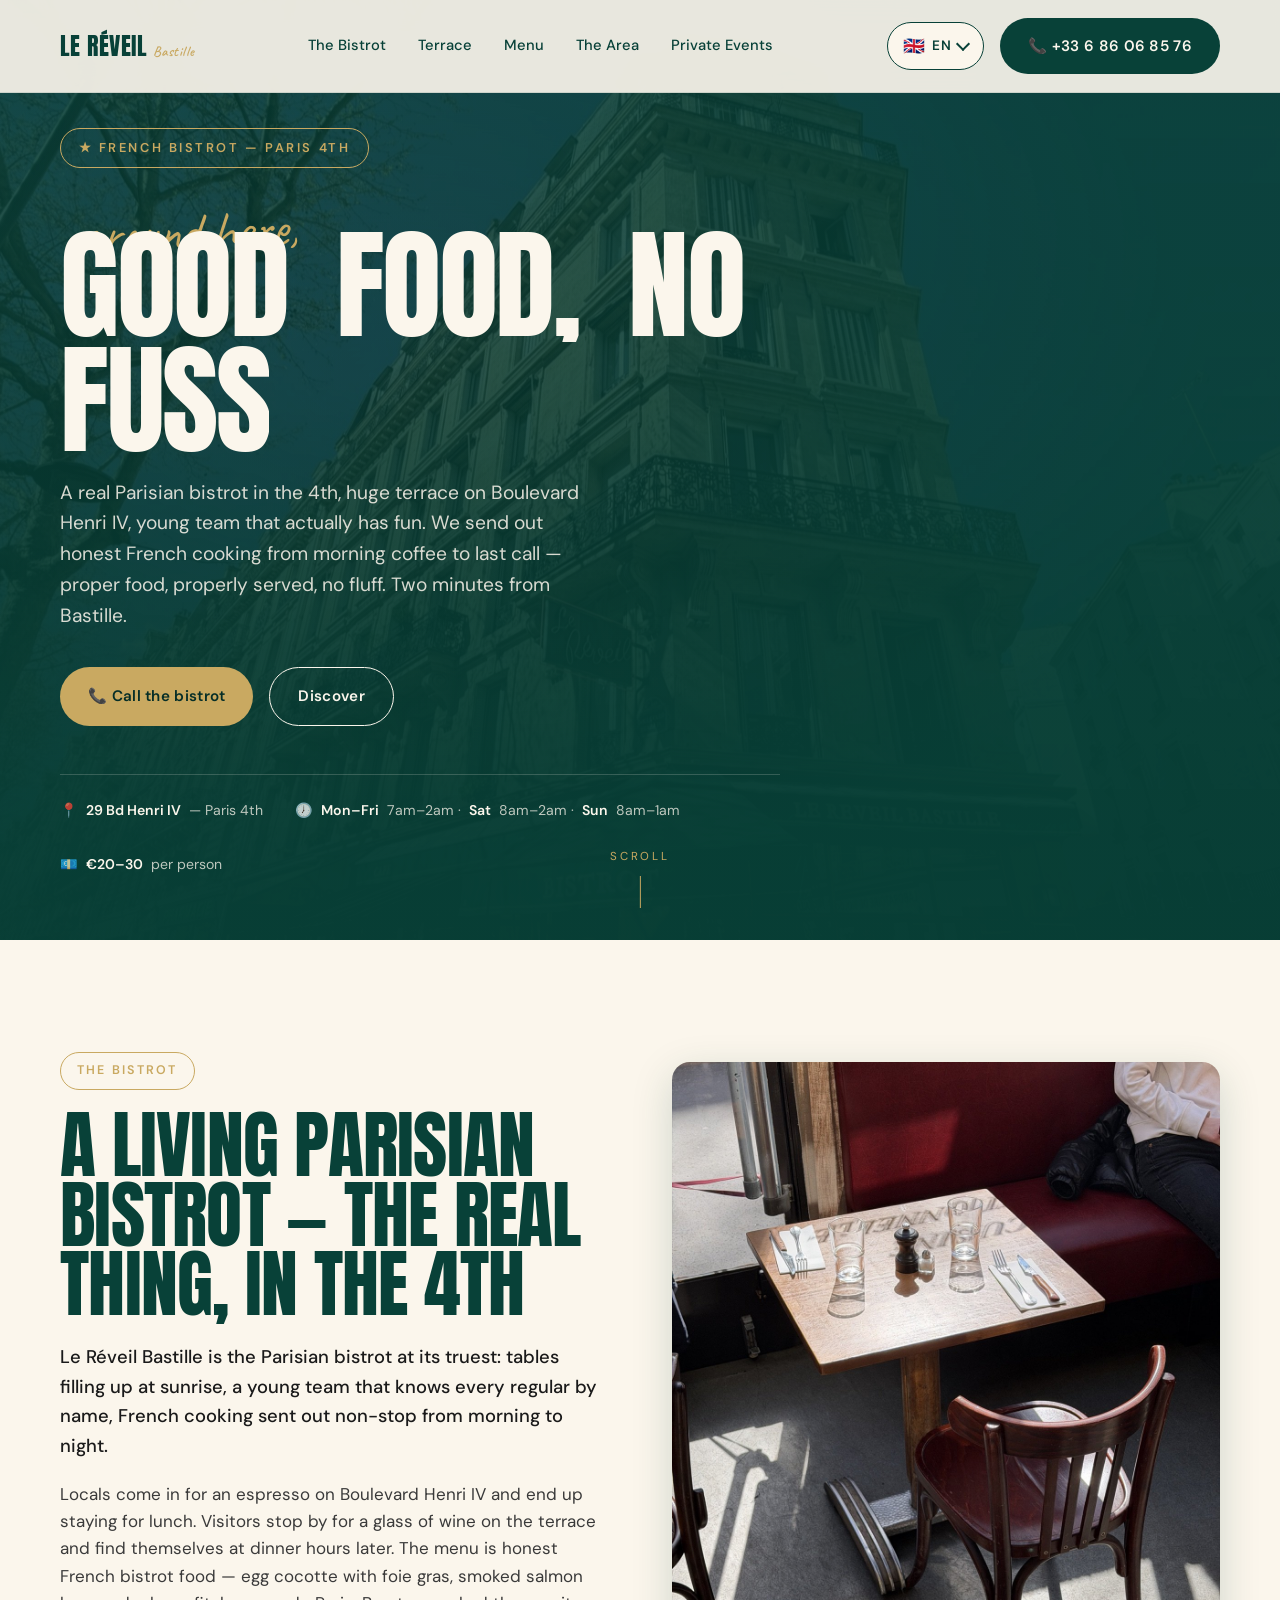
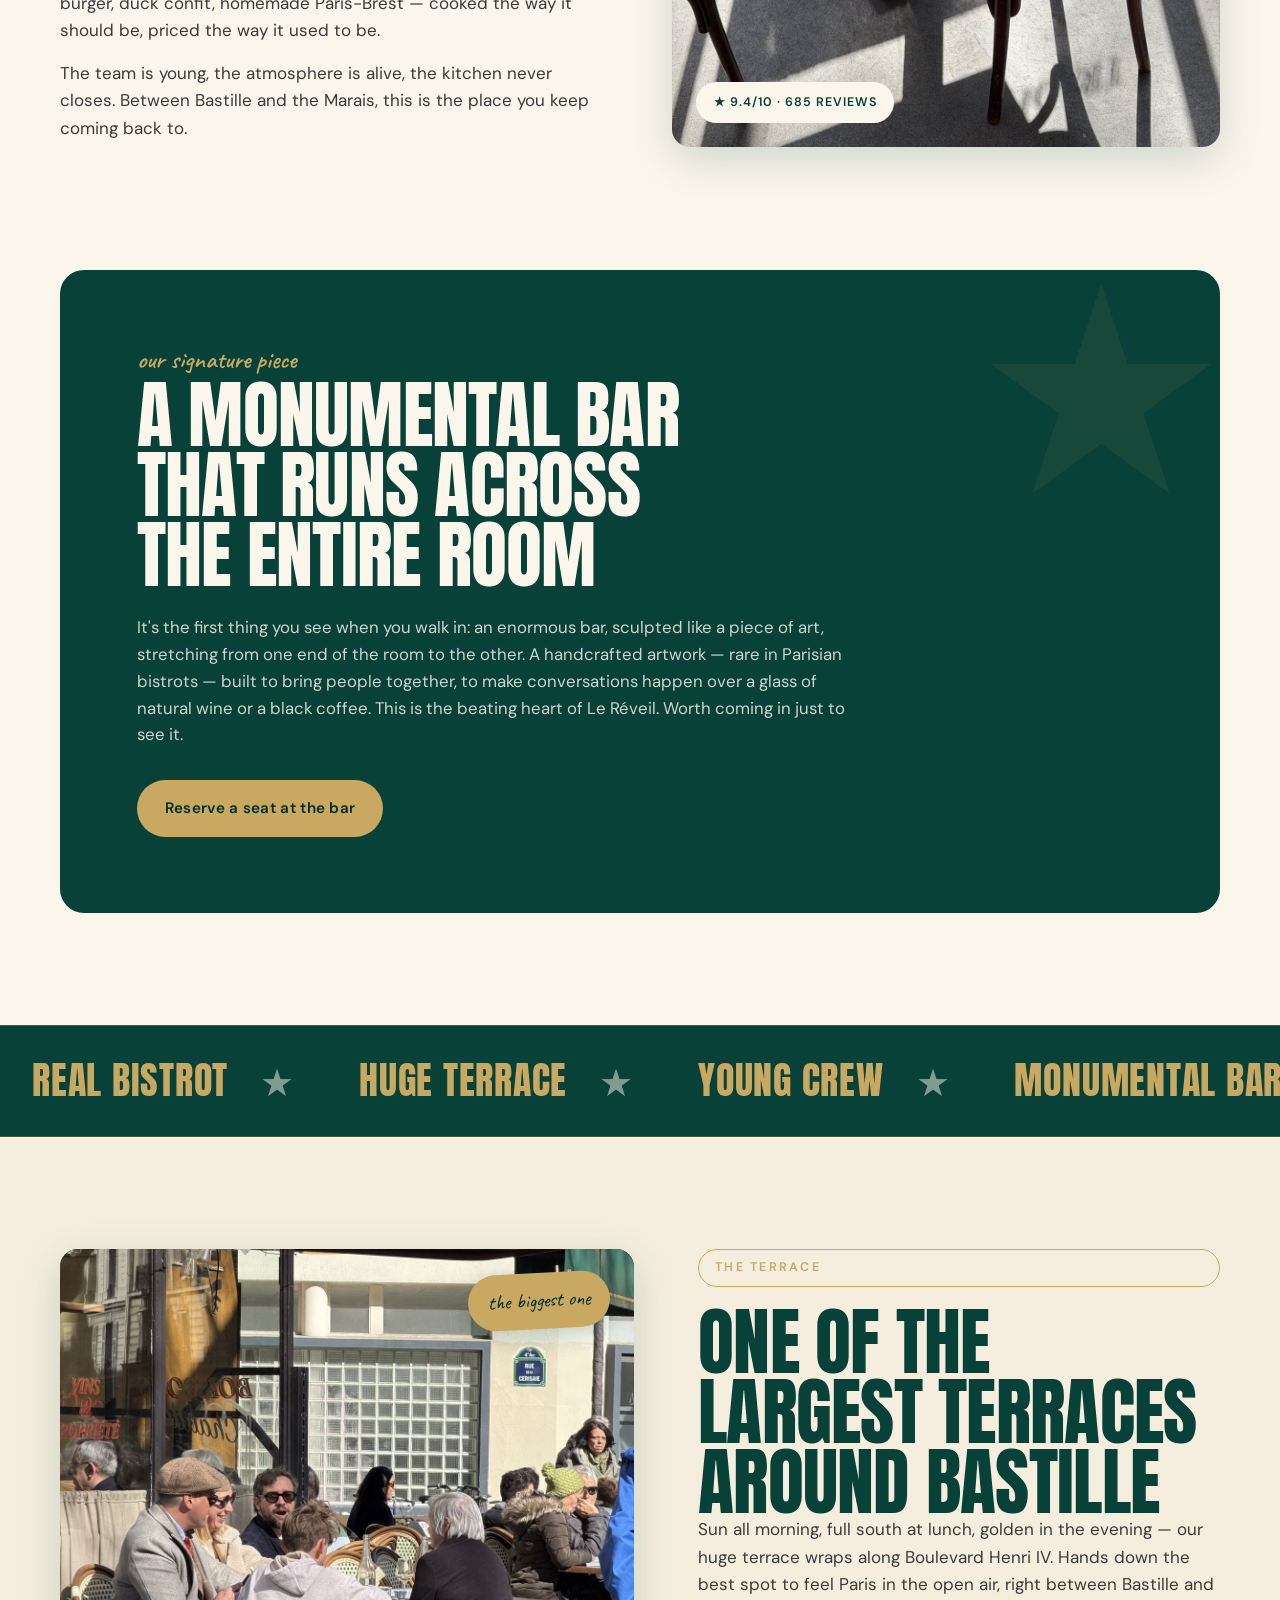
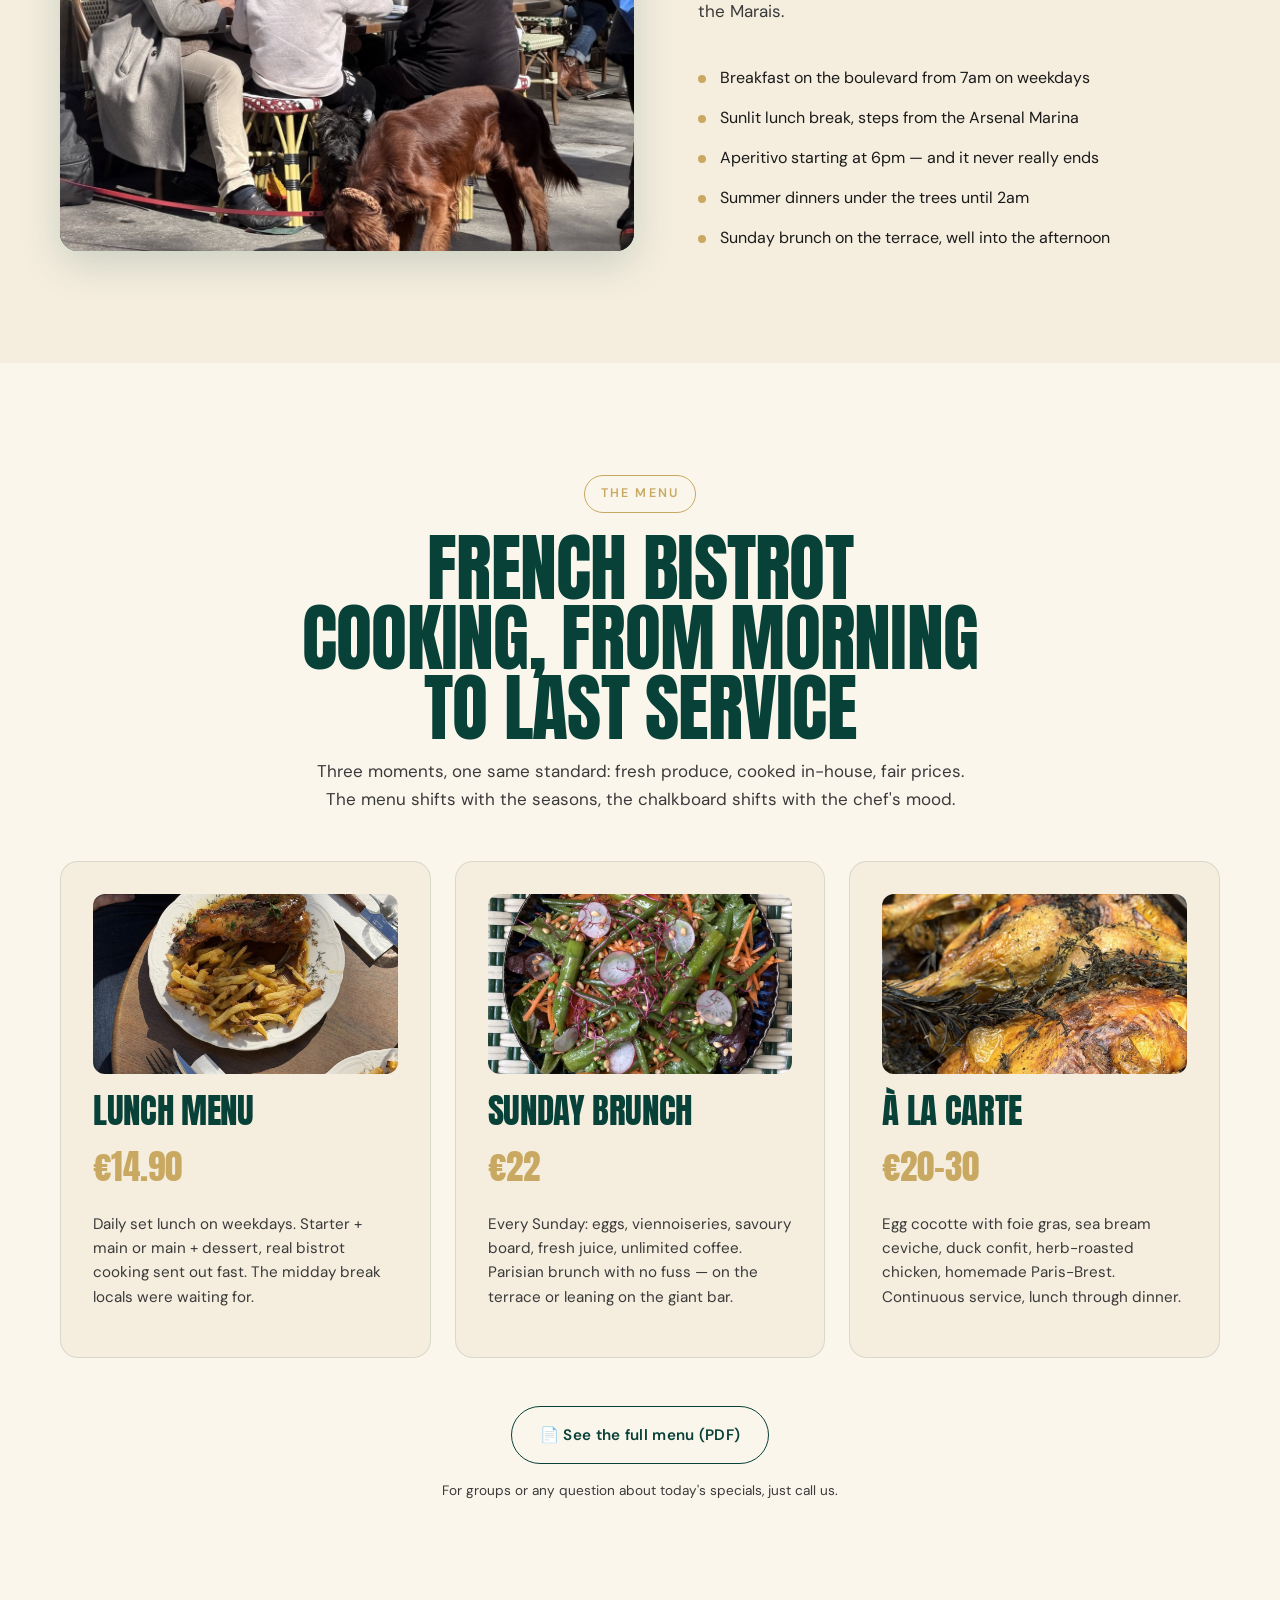
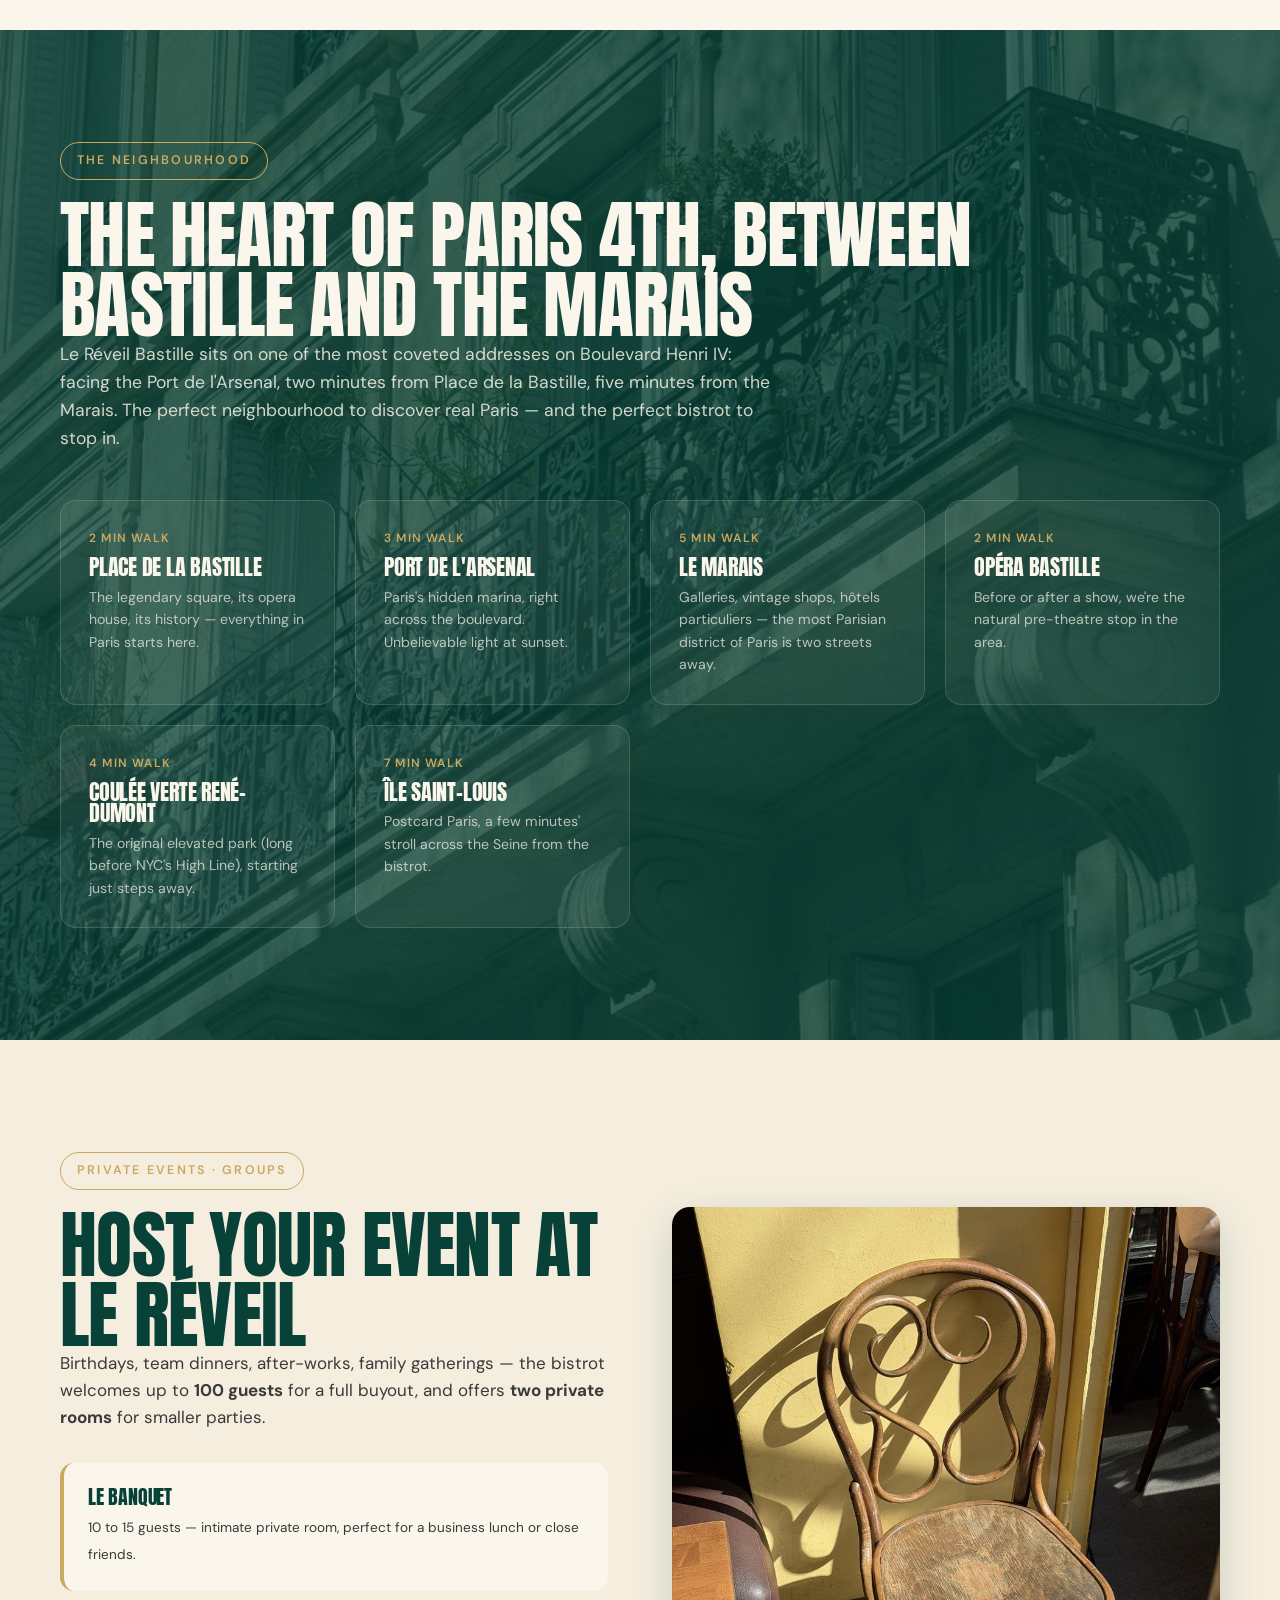
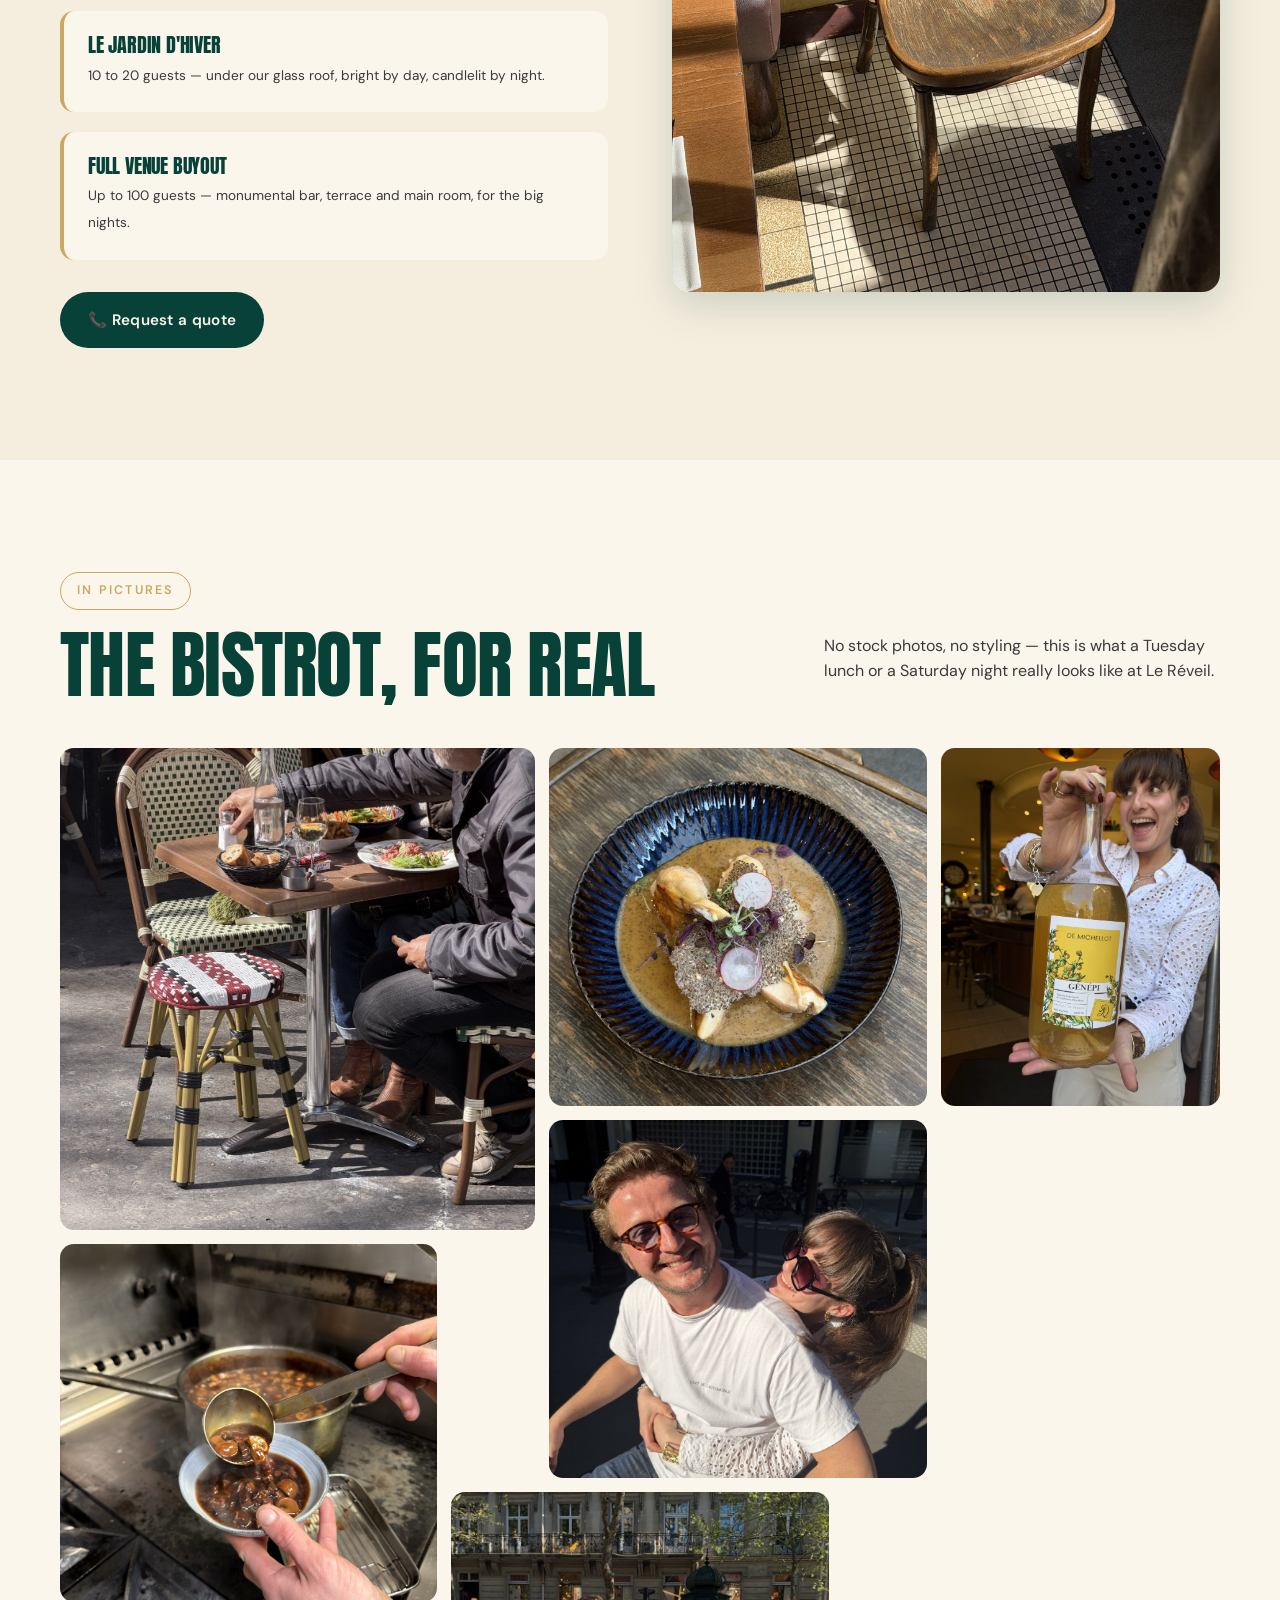
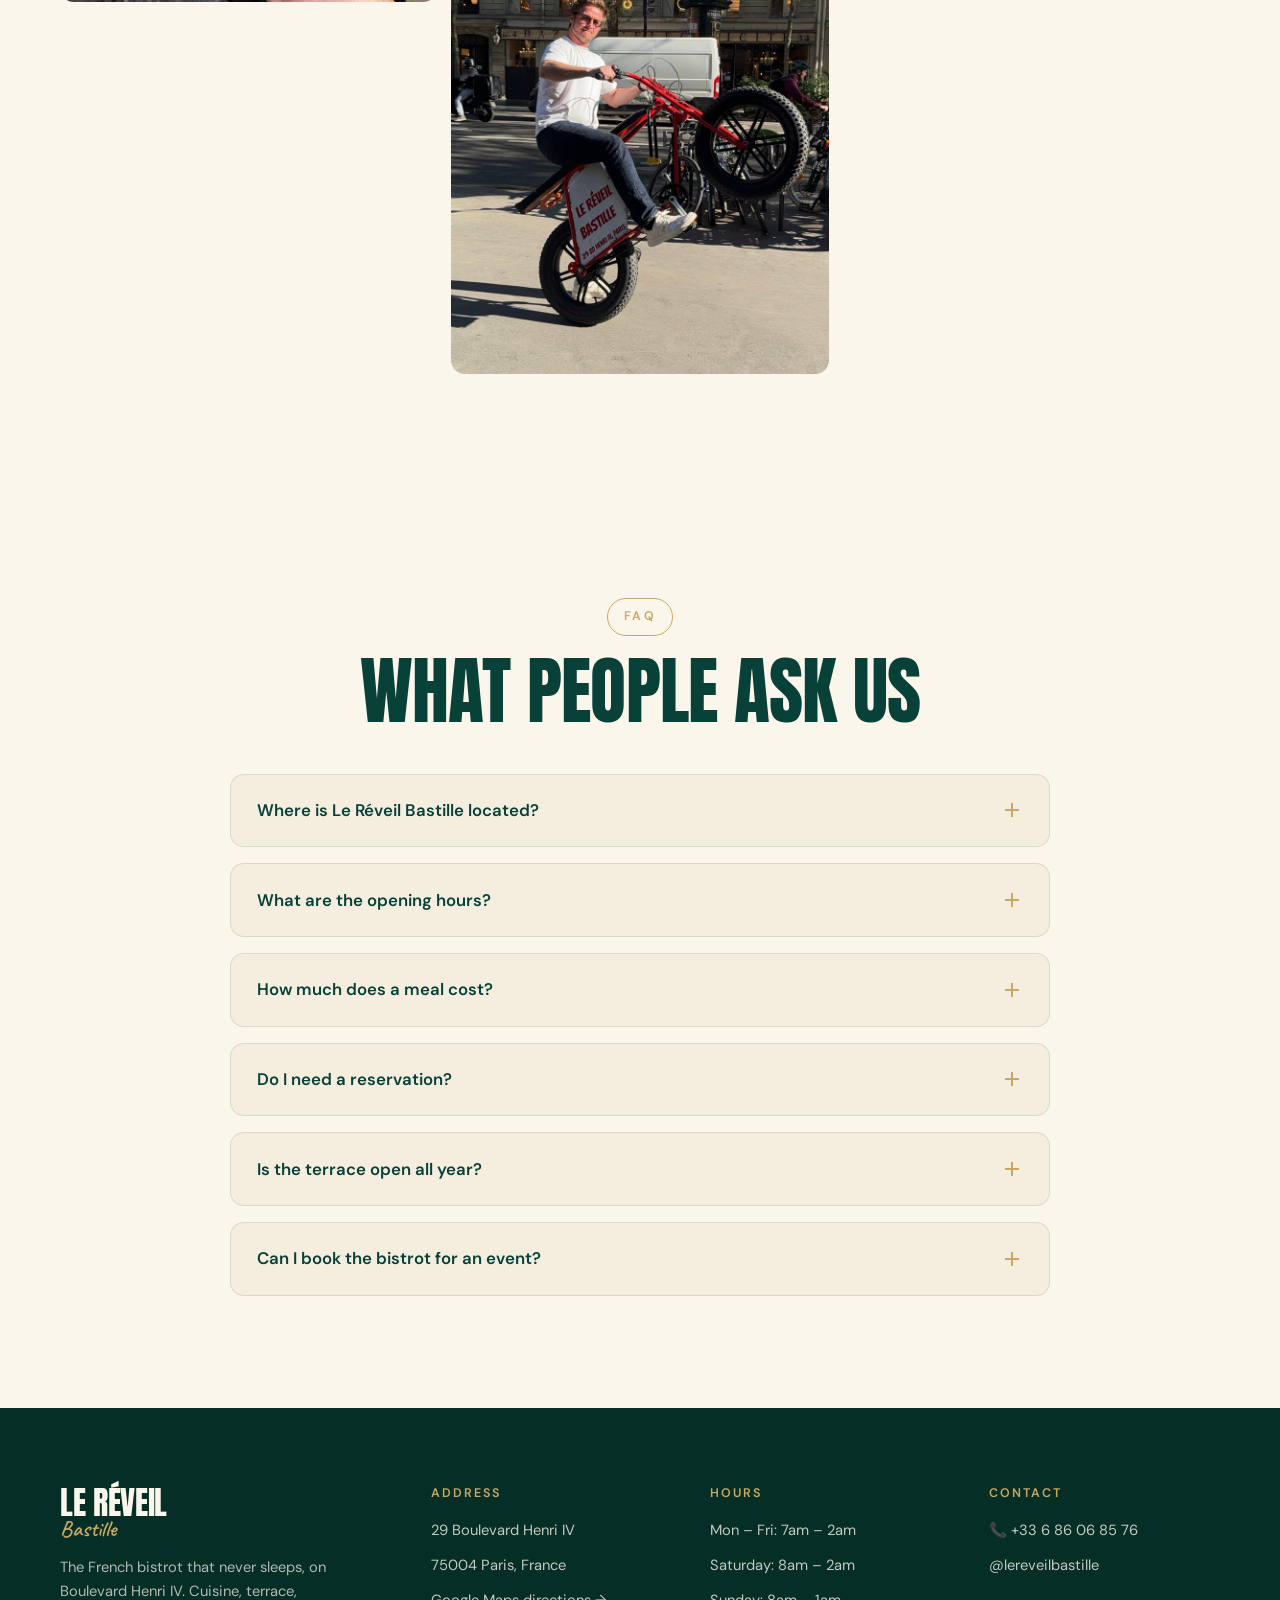
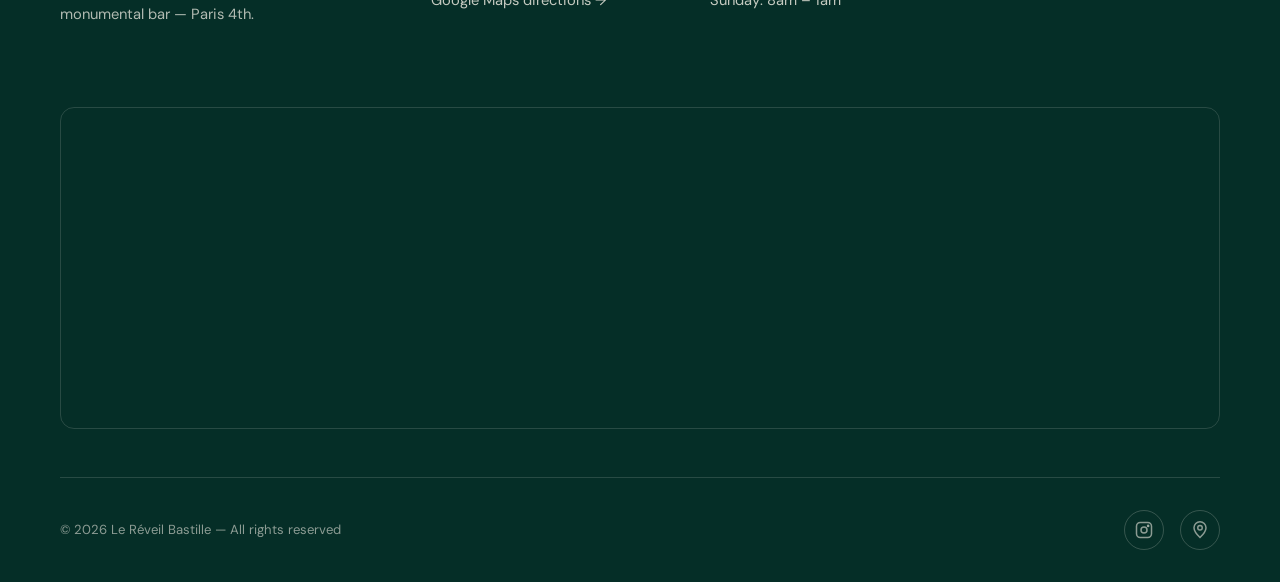
==== en/index.html @ 1add717a "init: Le Réveil Bastille — site multilingue (FR/EN/ES/PT/ZH) Bistrot français au 29 Bd Henri IV, Par" ====
<!doctype html>
<html lang="en">
<head>
  <meta charset="UTF-8" />
  <meta name="viewport" content="width=device-width, initial-scale=1.0" />
  <meta name="theme-color" content="#084138" />

  <title>Le Réveil Bastille — Authentic French Bistrot near Bastille, Paris 4</title>
  <meta name="description" content="A real Parisian bistrot two minutes from Place de la Bastille. Huge sun-soaked terrace, monumental signature bar, French cuisine all day long. Boulevard Henri IV, Paris 4th arrondissement." />
  <meta name="keywords" content="best bistrot Bastille Paris, restaurant near Bastille, French bistrot Paris 4, Boulevard Henri IV restaurant, Marais bistrot, Paris brunch terrace" />
  <meta name="robots" content="index, follow, max-image-preview:large" />

  <link rel="canonical" href="https://lereveilbastille.fr/en/" />

  <link rel="alternate" hreflang="fr" href="https://lereveilbastille.fr/" />
  <link rel="alternate" hreflang="en" href="https://lereveilbastille.fr/en/" />
  <link rel="alternate" hreflang="es" href="https://lereveilbastille.fr/es/" />
  <link rel="alternate" hreflang="pt" href="https://lereveilbastille.fr/pt/" />
  <link rel="alternate" hreflang="zh" href="https://lereveilbastille.fr/zh/" />
  <link rel="alternate" hreflang="x-default" href="https://lereveilbastille.fr/" />

  <meta property="og:type" content="restaurant.restaurant" />
  <meta property="og:locale" content="en_US" />
  <meta property="og:locale:alternate" content="fr_FR" />
  <meta property="og:title" content="Le Réveil Bastille — French Bistrot near Bastille, Paris 4" />
  <meta property="og:description" content="A real Parisian bistrot two minutes from Bastille. Huge terrace, monumental signature bar, French cuisine all day long." />
  <meta property="og:url" content="https://lereveilbastille.fr/en/" />
  <meta property="og:image" content="https://lereveilbastille.fr/assets/og-cover.jpg" />
  <meta property="og:site_name" content="Le Réveil Bastille" />

  <meta name="twitter:card" content="summary_large_image" />
  <meta name="twitter:title" content="Le Réveil Bastille — French Bistrot, Paris 4" />
  <meta name="twitter:description" content="Real Parisian bistrot two minutes from Bastille. Huge terrace, monumental bar, French cuisine all day." />
  <meta name="twitter:image" content="https://lereveilbastille.fr/assets/og-cover.jpg" />

  <link rel="icon" type="image/svg+xml" href="data:image/svg+xml,%3Csvg xmlns='http://www.w3.org/2000/svg' viewBox='0 0 100 100'%3E%3Crect width='100' height='100' fill='%23084138'/%3E%3Ctext x='50' y='68' font-family='Arial Black' font-size='52' fill='%23c9a961' text-anchor='middle'%3ER%3C/text%3E%3C/svg%3E" />

  <link rel="preconnect" href="https://fonts.googleapis.com" />
  <link rel="preconnect" href="https://fonts.gstatic.com" crossorigin />
  <link href="https://fonts.googleapis.com/css2?family=Anton&family=DM+Sans:wght@400;500;600;700&family=Caveat:wght@600;700&display=swap" rel="stylesheet" />

  <link rel="stylesheet" href="../style.css" />

  <script type="application/ld+json">
  {
    "@context": "https://schema.org",
    "@type": "Restaurant",
    "@id": "https://lereveilbastille.fr/#restaurant",
    "name": "Le Réveil Bastille",
    "url": "https://lereveilbastille.fr/en/",
    "image": ["https://lereveilbastille.fr/assets/og-cover.jpg"],
    "description": "A real Parisian bistrot on Boulevard Henri IV, two minutes from Place de la Bastille. French cuisine, huge sun-soaked terrace, monumental signature bar, young and passionate team.",
    "telephone": "+33686068576",
    "priceRange": "€€",
    "servesCuisine": ["French", "Bistrot", "Brunch"],
    "address": {
      "@type": "PostalAddress",
      "streetAddress": "29 Boulevard Henri IV",
      "addressLocality": "Paris",
      "postalCode": "75004",
      "addressRegion": "Île-de-France",
      "addressCountry": "FR"
    },
    "geo": { "@type": "GeoCoordinates", "latitude": 48.852116, "longitude": 2.3650567 },
    "openingHoursSpecification": [
      { "@type": "OpeningHoursSpecification", "dayOfWeek": ["Monday","Tuesday","Wednesday","Thursday","Friday"], "opens": "07:00", "closes": "02:00" },
      { "@type": "OpeningHoursSpecification", "dayOfWeek": "Saturday", "opens": "08:00", "closes": "02:00" },
      { "@type": "OpeningHoursSpecification", "dayOfWeek": "Sunday", "opens": "08:00", "closes": "01:00" }
    ],
    "hasMap": "https://www.google.com/maps/place/Le+Reveil+Bastille/@48.8521195,2.3624818,17z",
    "acceptsReservations": "False",
    "sameAs": ["https://www.instagram.com/lereveilbastille/"]
  }
  </script>

  <script type="application/ld+json">
  {
    "@context": "https://schema.org",
    "@type": "FAQPage",
    "mainEntity": [
      { "@type": "Question", "name": "Where is Le Réveil Bastille located?", "acceptedAnswer": { "@type": "Answer", "text": "Le Réveil Bastille is at 29 Boulevard Henri IV, in the 4th arrondissement of Paris, just two minutes walk from Place de la Bastille and steps from the Marais and the Port de l'Arsenal." } },
      { "@type": "Question", "name": "What are the opening hours?", "acceptedAnswer": { "@type": "Answer", "text": "Open Monday to Friday from 7am to 2am, Saturday from 8am to 2am, Sunday from 8am to 1am. Continuous service all day long." } },
      { "@type": "Question", "name": "How much does a meal cost?", "acceptedAnswer": { "@type": "Answer", "text": "Expect to spend between €20 and €30 per person for a full meal. Lunch menu is €14.90, Sunday brunch is €22." } },
      { "@type": "Question", "name": "Does the bistrot have a terrace?", "acceptedAnswer": { "@type": "Answer", "text": "Yes, one of the largest terraces in the Bastille area, on Boulevard Henri IV. Open all year round, sun-soaked from morning to evening." } },
      { "@type": "Question", "name": "Do I need a reservation?", "acceptedAnswer": { "@type": "Answer", "text": "No online reservation system. Walk in any time, or call +33 6 86 06 85 76 for groups and private events." } },
      { "@type": "Question", "name": "Can I book the bistrot for a private event?", "acceptedAnswer": { "@type": "Answer", "text": "Yes — two private rooms (Le Banquet, 10–15 guests, and Le Jardin d'Hiver, 10–20 guests) and full venue privatization up to 100 guests." } }
    ]
  }
  </script>
</head>

<body>

  <!-- Barre de progression scroll -->
  <div class="scroll-progress" aria-hidden="true"></div>

  <header class="nav" role="banner">
    <div class="container nav-inner">
      <a href="#top" class="nav-logo" aria-label="Le Réveil Bastille — home">
        Le Réveil <span class="accent">Bastille</span>
      </a>

      <nav class="nav-menu" role="navigation" aria-label="Main menu">
        <a href="#bistrot">The Bistrot</a>
        <a href="#terrasse">Terrace</a>
        <a href="#carte">Menu</a>
        <a href="#quartier">The Area</a>
        <a href="#privatisation">Private Events</a>
      </nav>

      <div class="nav-actions">
        <div class="lang-switcher" role="group" aria-label="Choose language">
          <button class="lang-current" aria-haspopup="true" aria-expanded="false">
            <span class="lang-flag">🇬🇧</span> EN <span class="chevron"></span>
          </button>
          <div class="lang-dropdown" role="menu">
            <a href="/" role="menuitem"><span class="lang-flag">🇫🇷</span> Français</a>
            <a href="/en/" class="active" role="menuitem"><span class="lang-flag">🇬🇧</span> English</a>
            <a href="/es/" role="menuitem"><span class="lang-flag">🇪🇸</span> Español</a>
            <a href="/pt/" role="menuitem"><span class="lang-flag">🇵🇹</span> Português</a>
            <a href="/zh/" role="menuitem"><span class="lang-flag">🇨🇳</span> 中文</a>
          </div>
        </div>

        <a href="tel:+33686068576" class="btn btn-primary">📞 +33 6 86 06 85 76</a>

        <button class="nav-burger" aria-label="Open menu" aria-expanded="false">
          <span></span><span></span><span></span>
        </button>
      </div>
    </div>
  </header>

  <main id="top">

    <section class="hero" aria-label="Welcome to Le Réveil Bastille">
      <div class="hero-bg" aria-hidden="true">
        <img src="../assets/hero-facade.jpg" alt="" loading="eager" fetchpriority="high" />
      </div>
      <div class="container hero-inner">
        <span class="hero-tag">★ French Bistrot — Paris 4th</span>
        <h1>
          <span class="script-accent">around here,</span>
          good food, no fuss
        </h1>
        <p class="hero-sub">
          A real Parisian bistrot in the 4th, huge terrace on Boulevard Henri IV, young team
          that actually has fun. We send out honest French cooking from morning coffee to last
          call — proper food, properly served, no fluff. Two minutes from Bastille.
        </p>
        <div class="hero-cta">
          <a href="tel:+33686068576" class="btn btn-brass">📞 Call the bistrot</a>
          <a href="#bistrot" class="btn btn-outline" style="color:#fbf6ec; border-color:#fbf6ec;">Discover</a>
        </div>
        <div class="hero-meta">
          <div>📍 <strong>29 Bd Henri IV</strong> — Paris 4th</div>
          <div>🕖 <strong>Mon–Fri</strong> 7am–2am · <strong>Sat</strong> 8am–2am · <strong>Sun</strong> 8am–1am</div>
          <div>💶 <strong>€20–30</strong> per person</div>
        </div>
      </div>
      <div class="scroll-cue" aria-hidden="true">Scroll</div>
    </section>

    <section class="bistrot" id="bistrot">
      <div class="container">
        <div class="split">
          <div class="split-text reveal-left">
            <span class="section-tag">The Bistrot</span>
            <h2>A living Parisian bistrot — the real thing, in the 4th</h2>
            <p class="lead">
              Le Réveil Bastille is the Parisian bistrot at its truest: tables filling up at sunrise,
              a young team that knows every regular by name, French cooking sent out non-stop from
              morning to night.
            </p>
            <p>
              Locals come in for an espresso on Boulevard Henri IV and end up staying for lunch.
              Visitors stop by for a glass of wine on the terrace and find themselves at dinner
              hours later. The menu is honest French bistrot food — egg cocotte with foie gras,
              smoked salmon burger, duck confit, homemade Paris-Brest — cooked the way it should be,
              priced the way it used to be.
            </p>
            <p>
              The team is young, the atmosphere is alive, the kitchen never closes.
              Between Bastille and the Marais, this is the place you keep coming back to.
            </p>
          </div>
          <div class="split-image img-reveal">
            <img src="../assets/bistrot-banquette.jpg" alt="Red banquette and Thonet chairs inside Le Réveil Bastille" loading="lazy" />
            <span class="badge">★ 9.4/10 · 685 reviews</span>
          </div>
        </div>

        <div class="signature-bar fade-in">
          <span class="script">our signature piece</span>
          <h2>A monumental bar that runs across the entire room</h2>
          <p>
            It's the first thing you see when you walk in: an enormous bar, sculpted like a
            piece of art, stretching from one end of the room to the other. A handcrafted
            artwork — rare in Parisian bistrots — built to bring people together, to make
            conversations happen over a glass of natural wine or a black coffee. This is the
            beating heart of Le Réveil. Worth coming in just to see it.
          </p>
          <div style="margin-top:2rem;">
            <a href="tel:+33686068576" class="btn btn-brass">Reserve a seat at the bar</a>
          </div>
        </div>
      </div>
    </section>

    <div class="marquee" aria-hidden="true">
      <div class="marquee-track">
        <span>real bistrot</span>
        <span>huge terrace</span>
        <span>young crew</span>
        <span>monumental bar</span>
        <span>open all day</span>
        <span>sunday brunch</span>
        <span>real bistrot</span>
        <span>huge terrace</span>
        <span>young crew</span>
        <span>monumental bar</span>
        <span>open all day</span>
        <span>sunday brunch</span>
      </div>
    </div>

    <section class="terrasse" id="terrasse">
      <div class="container">
        <div class="terrasse-grid fade-in">
          <div class="terrasse-image img-reveal" role="img" aria-label="Lively terrace of Le Réveil Bastille on Boulevard Henri IV">
            <img src="../assets/terrasse-vie.jpg" alt="Packed terrace at Le Réveil Bastille on a sunny afternoon" loading="lazy" />
            <span class="badge-script">the biggest one</span>
          </div>
          <div class="terrasse-text">
            <span class="section-tag">The Terrace</span>
            <h2>One of the largest terraces around Bastille</h2>
            <p class="lead">
              Sun all morning, full south at lunch, golden in the evening — our huge terrace
              wraps along Boulevard Henri IV. Hands down the best spot to feel Paris in the open air,
              right between Bastille and the Marais.
            </p>
            <ul class="terrasse-list">
              <li>Breakfast on the boulevard from 7am on weekdays</li>
              <li>Sunlit lunch break, steps from the Arsenal Marina</li>
              <li>Aperitivo starting at 6pm — and it never really ends</li>
              <li>Summer dinners under the trees until 2am</li>
              <li>Sunday brunch on the terrace, well into the afternoon</li>
            </ul>
          </div>
        </div>
      </div>
    </section>

    <section class="carte" id="carte">
      <div class="container">
        <div style="text-align:center; max-width:680px; margin:0 auto;" class="fade-in">
          <span class="section-tag">The Menu</span>
          <h2>French bistrot cooking, from morning to last service</h2>
          <p style="margin-top:1rem;">
            Three moments, one same standard: fresh produce, cooked in-house, fair prices.
            The menu shifts with the seasons, the chalkboard shifts with the chef's mood.
          </p>
        </div>

        <div class="carte-grid stagger">
          <div class="carte-card">
            <div class="carte-visual"><img src="../assets/plat-canard-frites.jpg" alt="Duck confit with homemade fries" loading="lazy" /></div>
            <h3>Lunch menu</h3>
            <span class="price">€14.90</span>
            <p>
              Daily set lunch on weekdays. Starter + main or main + dessert,
              real bistrot cooking sent out fast. The midday break locals were waiting for.
            </p>
          </div>
          <div class="carte-card">
            <div class="carte-visual"><img src="../assets/plat-salade.jpg" alt="Fresh salad from the Sunday brunch" loading="lazy" /></div>
            <h3>Sunday brunch</h3>
            <span class="price">€22</span>
            <p>
              Every Sunday: eggs, viennoiseries, savoury board, fresh juice, unlimited coffee.
              Parisian brunch with no fuss — on the terrace or leaning on the giant bar.
            </p>
          </div>
          <div class="carte-card">
            <div class="carte-visual"><img src="../assets/plat-poulets-rotis.jpg" alt="Spit-roasted chickens with herbs" loading="lazy" /></div>
            <h3>À la carte</h3>
            <span class="price">€20–30</span>
            <p>
              Egg cocotte with foie gras, sea bream ceviche, duck confit, herb-roasted chicken,
              homemade Paris-Brest. Continuous service, lunch through dinner.
            </p>
          </div>
        </div>

        <div class="carte-cta fade-in">
          <a href="#" class="btn btn-outline" data-tofill="carte-pdf" aria-label="Download the full menu PDF">
            📄 See the full menu (PDF)
          </a>
          <p style="font-size:0.85rem; color:var(--ink-soft); margin-top:1rem;">
            For groups or any question about today's specials, just call us.
          </p>
        </div>
      </div>
    </section>

    <section class="quartier" id="quartier" style="--quartier-bg: url('../assets/quartier-facade1.jpg');">
      <div class="container">
        <div class="fade-in">
          <span class="section-tag">The Neighbourhood</span>
          <h2>The heart of Paris 4th, between Bastille and the Marais</h2>
          <p class="quartier-intro">
            Le Réveil Bastille sits on one of the most coveted addresses on Boulevard Henri IV:
            facing the Port de l'Arsenal, two minutes from Place de la Bastille, five minutes from
            the Marais. The perfect neighbourhood to discover real Paris — and the perfect bistrot
            to stop in.
          </p>
        </div>

        <div class="places stagger">
          <div class="place">
            <span class="distance">2 min walk</span>
            <h4>Place de la Bastille</h4>
            <p>The legendary square, its opera house, its history — everything in Paris starts here.</p>
          </div>
          <div class="place">
            <span class="distance">3 min walk</span>
            <h4>Port de l'Arsenal</h4>
            <p>Paris's hidden marina, right across the boulevard. Unbelievable light at sunset.</p>
          </div>
          <div class="place">
            <span class="distance">5 min walk</span>
            <h4>Le Marais</h4>
            <p>Galleries, vintage shops, hôtels particuliers — the most Parisian district of Paris is two streets away.</p>
          </div>
          <div class="place">
            <span class="distance">2 min walk</span>
            <h4>Opéra Bastille</h4>
            <p>Before or after a show, we're the natural pre-theatre stop in the area.</p>
          </div>
          <div class="place">
            <span class="distance">4 min walk</span>
            <h4>Coulée Verte René-Dumont</h4>
            <p>The original elevated park (long before NYC's High Line), starting just steps away.</p>
          </div>
          <div class="place">
            <span class="distance">7 min walk</span>
            <h4>Île Saint-Louis</h4>
            <p>Postcard Paris, a few minutes' stroll across the Seine from the bistrot.</p>
          </div>
        </div>
      </div>
    </section>

    <section class="privatisation" id="privatisation">
      <div class="container">
        <div class="priv-grid fade-in">
          <div>
            <span class="section-tag">Private Events · Groups</span>
            <h2>Host your event at Le Réveil</h2>
            <p class="lead">
              Birthdays, team dinners, after-works, family gatherings — the bistrot welcomes up to
              <strong>100 guests</strong> for a full buyout, and offers <strong>two private rooms</strong>
              for smaller parties.
            </p>

            <div class="priv-rooms">
              <div class="priv-room">
                <h4>Le Banquet</h4>
                <span>10 to 15 guests — intimate private room, perfect for a business lunch or close friends.</span>
              </div>
              <div class="priv-room">
                <h4>Le Jardin d'Hiver</h4>
                <span>10 to 20 guests — under our glass roof, bright by day, candlelit by night.</span>
              </div>
              <div class="priv-room">
                <h4>Full venue buyout</h4>
                <span>Up to 100 guests — monumental bar, terrace and main room, for the big nights.</span>
              </div>
            </div>

            <div style="margin-top:2rem;">
              <a href="tel:+33686068576" class="btn btn-primary">📞 Request a quote</a>
            </div>
          </div>

          <div class="priv-image img-reveal">
            <img src="../assets/bistrot-thonet.jpg" alt="Private dining area at Le Réveil Bastille with vintage Thonet chairs" loading="lazy" />
          </div>
        </div>
      </div>
    </section>

    <!-- ===================== GALLERY ===================== -->
    <section class="gallery" id="gallery" aria-label="Le Réveil Bastille in pictures">
      <div class="container">
        <div class="gallery-header fade-in">
          <div>
            <span class="section-tag">In pictures</span>
            <h2>The bistrot, for real</h2>
          </div>
          <p>No stock photos, no styling — this is what a Tuesday lunch or a Saturday night really looks like at Le Réveil.</p>
        </div>
        <div class="gallery-grid stagger">
          <figure><img src="../assets/terrasse-apero.jpg" alt="Aperitivo on the terrace" loading="lazy" /><figcaption>aperitivo, lingering</figcaption></figure>
          <figure><img src="../assets/plat-assiette-fine.jpg" alt="Plate served on ceramic ware" loading="lazy" /><figcaption>cooked in-house</figcaption></figure>
          <figure><img src="../assets/equipe-patronne.jpg" alt="The patronne with a bottle of Genepi" loading="lazy" /><figcaption>the patronne</figcaption></figure>
          <figure><img src="../assets/clients-couple.jpg" alt="Smiling couple seated on the terrace" loading="lazy" /><figcaption>the regulars</figcaption></figure>
          <figure><img src="../assets/cuisine-service.jpg" alt="Kitchen mid-service" loading="lazy" /><figcaption>full service</figcaption></figure>
          <figure><img src="../assets/bmx-rouge.jpg" alt="Red BMX bike in front of the Réveil Bastille sign" loading="lazy" /><figcaption>Bastille spirit</figcaption></figure>
        </div>
      </div>
    </section>

    <section class="faq" id="faq">
      <div class="container">
        <div style="text-align:center; max-width:640px; margin:0 auto;" class="fade-in">
          <span class="section-tag">FAQ</span>
          <h2>What people ask us</h2>
        </div>

        <div class="faq-list fade-in">
          <div class="faq-item">
            <button class="faq-q" aria-expanded="false">
              Where is Le Réveil Bastille located? <span class="plus" aria-hidden="true"></span>
            </button>
            <div class="faq-a">
              <p>29 Boulevard Henri IV, in the 4th arrondissement of Paris. Two minutes walk from Place
              de la Bastille, steps from the Marais and the Port de l'Arsenal. Closest metro:
              Sully – Morland (line 7) or Bastille (lines 1, 5, 8).</p>
            </div>
          </div>

          <div class="faq-item">
            <button class="faq-q" aria-expanded="false">
              What are the opening hours? <span class="plus" aria-hidden="true"></span>
            </button>
            <div class="faq-a">
              <p>Monday to Friday: 7am – 2am. Saturday: 8am – 2am. Sunday: 8am – 1am.
              Continuous service all day long — walk in any time.</p>
            </div>
          </div>

          <div class="faq-item">
            <button class="faq-q" aria-expanded="false">
              How much does a meal cost? <span class="plus" aria-hidden="true"></span>
            </button>
            <div class="faq-a">
              <p>Expect €20 to €30 per person for a full à la carte meal. Lunch menu is €14.90,
              Sunday brunch is €22.</p>
            </div>
          </div>

          <div class="faq-item">
            <button class="faq-q" aria-expanded="false">
              Do I need a reservation? <span class="plus" aria-hidden="true"></span>
            </button>
            <div class="faq-a">
              <p>No online reservation system at Le Réveil — we're a real bistrot, just walk in.
              For groups, birthdays or private events, one number: +33 6 86 06 85 76.</p>
            </div>
          </div>

          <div class="faq-item">
            <button class="faq-q" aria-expanded="false">
              Is the terrace open all year? <span class="plus" aria-hidden="true"></span>
            </button>
            <div class="faq-a">
              <p>Yes — the Boulevard Henri IV terrace is open year-round, heated in winter,
              packed at the first sunny day. One of the largest terraces in the Bastille area.</p>
            </div>
          </div>

          <div class="faq-item">
            <button class="faq-q" aria-expanded="false">
              Can I book the bistrot for an event? <span class="plus" aria-hidden="true"></span>
            </button>
            <div class="faq-a">
              <p>Yes — Le Banquet (10 to 15 guests), Le Jardin d'Hiver (10 to 20 guests),
              or full buyout up to 100 guests. Call us at +33 6 86 06 85 76 for a custom quote.</p>
            </div>
          </div>
        </div>
      </div>
    </section>

  </main>

  <footer class="footer" role="contentinfo">
    <div class="container">

      <div class="footer-grid">
        <div class="footer-brand">
          <h3>Le Réveil <span class="script">Bastille</span></h3>
          <p>The French bistrot that never sleeps, on Boulevard Henri IV. Cuisine, terrace, monumental bar — Paris 4th.</p>
        </div>

        <div class="footer-col">
          <h4>Address</h4>
          <ul>
            <li>29 Boulevard Henri IV</li>
            <li>75004 Paris, France</li>
            <li><a href="https://www.google.com/maps/place/Le+Reveil+Bastille/@48.8521195,2.3624818,17z" target="_blank" rel="noopener">Google Maps directions →</a></li>
          </ul>
        </div>

        <div class="footer-col">
          <h4>Hours</h4>
          <ul>
            <li>Mon – Fri: 7am – 2am</li>
            <li>Saturday: 8am – 2am</li>
            <li>Sunday: 8am – 1am</li>
          </ul>
        </div>

        <div class="footer-col">
          <h4>Contact</h4>
          <ul>
            <li><a href="tel:+33686068576">📞 +33 6 86 06 85 76</a></li>
            <li><a href="https://www.instagram.com/lereveilbastille/" target="_blank" rel="noopener">@lereveilbastille</a></li>
          </ul>
        </div>
      </div>

      <div class="footer-map">
        <iframe
          src="https://www.google.com/maps/embed?pb=!1m18!1m12!1m3!1d2624.5793!2d2.3624818!3d48.8521195!2m3!1f0!2f0!3f0!3m2!1i1024!2i768!4f13.1!3m3!1m2!1s0x0%3A0x0!2zNDjCsDUxJzA3LjYiTiAywrAyMScxNC4yIkU!5e0!3m2!1sen!2sus!4v1700000000000"
          loading="lazy"
          allowfullscreen=""
          referrerpolicy="no-referrer-when-downgrade"
          title="Le Réveil Bastille on Google Maps"></iframe>
      </div>

      <div class="footer-bottom">
        <div>© <span data-year>2026</span> Le Réveil Bastille — All rights reserved</div>
        <div class="socials">
          <a href="https://www.instagram.com/lereveilbastille/" target="_blank" rel="noopener" aria-label="Instagram">
            <svg viewBox="0 0 24 24" fill="none" stroke="currentColor" stroke-width="2"><rect x="2" y="2" width="20" height="20" rx="5"/><circle cx="12" cy="12" r="4"/><circle cx="17.5" cy="6.5" r="0.8" fill="currentColor"/></svg>
          </a>
          <a href="https://www.google.com/maps/place/Le+Reveil+Bastille/" target="_blank" rel="noopener" aria-label="Google Maps">
            <svg viewBox="0 0 24 24" fill="none" stroke="currentColor" stroke-width="2"><path d="M12 22s8-7.5 8-13a8 8 0 1 0-16 0c0 5.5 8 13 8 13z"/><circle cx="12" cy="9" r="3"/></svg>
          </a>
        </div>
      </div>

    </div>
  </footer>

  <a href="tel:+33686068576" class="float-call" aria-label="Call Le Réveil Bastille">
    <svg viewBox="0 0 24 24" fill="none" stroke="currentColor" stroke-width="2.2"><path d="M22 16.92v3a2 2 0 0 1-2.18 2 19.79 19.79 0 0 1-8.63-3.07 19.5 19.5 0 0 1-6-6 19.79 19.79 0 0 1-3.07-8.67A2 2 0 0 1 4.11 2h3a2 2 0 0 1 2 1.72 12.84 12.84 0 0 0 .7 2.81 2 2 0 0 1-.45 2.11L8.09 9.91a16 16 0 0 0 6 6l1.27-1.27a2 2 0 0 1 2.11-.45 12.84 12.84 0 0 0 2.81.7A2 2 0 0 1 22 16.92z"/></svg>
  </a>

  <script src="../main.js" defer></script>
</body>
</html>
---- style.css ----
/* =========================================================
   Le Réveil Bastille — Feuille de style principale
   Bistrot français — 29 Bd Henri IV, 75004 Paris
   Identité : vert profond, jeune, dynamique, ancré tradition
   ========================================================= */

/* ---------- Variables : design system ---------- */
:root {
  /* Palette */
  --green-deep: #084138;       /* Couleur dominante du bistrot */
  --green-darker: #052e27;
  --green-soft: #0f5b4e;
  --cream: #fbf6ec;            /* Blanc cassé chaud */
  --bone: #f5eedf;
  --brass: #c9a961;            /* Doré laiton, accents */
  --brass-light: #e0c98a;
  --ink: #1a1a1a;
  --ink-soft: #3a3a3a;
  --line: rgba(8, 65, 56, 0.12);
  --shadow: 0 12px 40px rgba(8, 65, 56, 0.18);
  --shadow-soft: 0 4px 16px rgba(8, 65, 56, 0.08);

  /* Typographie */
  --font-display: "Anton", "Archivo Black", sans-serif;
  --font-body: "DM Sans", -apple-system, BlinkMacSystemFont, sans-serif;
  --font-script: "Caveat", cursive;

  /* Espacements */
  --container: 1240px;
  --gutter: clamp(1.25rem, 4vw, 2.5rem);
  --section-y: clamp(4rem, 9vw, 7rem);

  /* Animations */
  --ease: cubic-bezier(0.22, 1, 0.36, 1);
}

/* ---------- Reset ---------- */
*, *::before, *::after { box-sizing: border-box; margin: 0; padding: 0; }
html { scroll-behavior: smooth; -webkit-text-size-adjust: 100%; }
body {
  font-family: var(--font-body);
  font-size: 17px;
  line-height: 1.6;
  color: var(--ink);
  background: var(--cream);
  -webkit-font-smoothing: antialiased;
  overflow-x: hidden;
}
img, picture, video { max-width: 100%; display: block; }
a { color: inherit; text-decoration: none; transition: color 0.25s var(--ease); }
button { font: inherit; cursor: pointer; border: 0; background: none; }
ul, ol { list-style: none; }

/* ---------- Typographie ---------- */
h1, h2, h3, h4 {
  font-family: var(--font-display);
  font-weight: 400;
  line-height: 0.95;
  letter-spacing: -0.01em;
  text-transform: uppercase;
  color: var(--green-deep);
}
h1 { font-size: clamp(3rem, 9vw, 7rem); }
h2 { font-size: clamp(2.4rem, 6vw, 4.6rem); }
h3 { font-size: clamp(1.6rem, 3vw, 2.2rem); }
h4 { font-size: 1.25rem; }
p { margin-bottom: 1rem; color: var(--ink-soft); }
.script {
  font-family: var(--font-script);
  font-weight: 600;
  text-transform: none;
  color: var(--brass);
  letter-spacing: 0;
  line-height: 1;
}

/* ---------- Layout ---------- */
.container {
  width: 100%;
  max-width: var(--container);
  margin: 0 auto;
  padding: 0 var(--gutter);
}
section { padding: var(--section-y) 0; position: relative; }
.section-tag {
  display: inline-block;
  font-family: var(--font-body);
  font-size: 0.78rem;
  font-weight: 600;
  letter-spacing: 0.18em;
  text-transform: uppercase;
  color: var(--brass);
  margin-bottom: 1.25rem;
  padding: 0.5rem 1rem;
  border: 1px solid var(--brass);
  border-radius: 999px;
}

/* ---------- Boutons ---------- */
.btn {
  display: inline-flex;
  align-items: center;
  gap: 0.6rem;
  padding: 1rem 1.75rem;
  font-weight: 600;
  font-size: 0.95rem;
  letter-spacing: 0.02em;
  border-radius: 999px;
  transition: transform 0.25s var(--ease), background 0.25s var(--ease), color 0.25s var(--ease);
  white-space: nowrap;
}
.btn-primary {
  background: var(--green-deep);
  color: var(--cream);
}
.btn-primary:hover { background: var(--green-darker); transform: translateY(-2px); }
.btn-outline {
  background: transparent;
  color: var(--green-deep);
  border: 1.5px solid var(--green-deep);
}
.btn-outline:hover { background: var(--green-deep); color: var(--cream); }
.btn-brass {
  background: var(--brass);
  color: var(--green-darker);
}
.btn-brass:hover { background: var(--brass-light); transform: translateY(-2px); }

/* ---------- Navigation ---------- */
.nav {
  position: fixed;
  top: 0; left: 0; right: 0;
  z-index: 100;
  padding: 1.1rem 0;
  background: rgba(251, 246, 236, 0.92);
  backdrop-filter: blur(14px);
  -webkit-backdrop-filter: blur(14px);
  border-bottom: 1px solid var(--line);
  transition: padding 0.3s var(--ease), background 0.3s var(--ease);
}
.nav.scrolled { padding: 0.7rem 0; background: rgba(251, 246, 236, 0.98); }
.nav-inner {
  display: flex;
  align-items: center;
  justify-content: space-between;
  gap: 1.5rem;
}
.nav-logo {
  font-family: var(--font-display);
  font-size: 1.5rem;
  color: var(--green-deep);
  text-transform: uppercase;
  letter-spacing: 0.02em;
  display: flex;
  align-items: baseline;
  gap: 0.35rem;
}
.nav-logo .accent {
  font-family: var(--font-script);
  font-size: 0.9rem;
  color: var(--brass);
  text-transform: none;
  font-weight: 600;
}
.nav-menu {
  display: flex;
  gap: 2rem;
  align-items: center;
}
.nav-menu a {
  font-size: 0.92rem;
  font-weight: 500;
  color: var(--green-deep);
  position: relative;
}
.nav-menu a::after {
  content: "";
  position: absolute;
  left: 0; bottom: -6px;
  width: 0; height: 2px;
  background: var(--brass);
  transition: width 0.3s var(--ease);
}
.nav-menu a:hover::after { width: 100%; }
.nav-actions {
  display: flex;
  align-items: center;
  gap: 1rem;
}

/* ---------- Sélecteur de langue (proéminent) ---------- */
.lang-switcher {
  position: relative;
}
.lang-current {
  display: flex;
  align-items: center;
  gap: 0.4rem;
  padding: 0.55rem 0.95rem;
  border: 1.5px solid var(--green-deep);
  border-radius: 999px;
  font-size: 0.85rem;
  font-weight: 600;
  color: var(--green-deep);
  background: var(--cream);
  text-transform: uppercase;
  letter-spacing: 0.05em;
  transition: background 0.25s var(--ease), color 0.25s var(--ease);
}
.lang-current:hover { background: var(--green-deep); color: var(--cream); }
.lang-current .chevron {
  width: 10px; height: 10px;
  border-right: 2px solid currentColor;
  border-bottom: 2px solid currentColor;
  transform: rotate(45deg);
  margin-top: -3px;
  transition: transform 0.25s var(--ease);
}
.lang-switcher.open .chevron { transform: rotate(-135deg); margin-top: 3px; }
.lang-dropdown {
  position: absolute;
  top: calc(100% + 8px);
  right: 0;
  min-width: 180px;
  background: var(--cream);
  border: 1px solid var(--line);
  border-radius: 14px;
  box-shadow: var(--shadow);
  padding: 0.5rem;
  opacity: 0;
  visibility: hidden;
  transform: translateY(-8px);
  transition: all 0.25s var(--ease);
}
.lang-switcher.open .lang-dropdown { opacity: 1; visibility: visible; transform: translateY(0); }
.lang-dropdown a {
  display: flex;
  align-items: center;
  gap: 0.7rem;
  padding: 0.7rem 0.9rem;
  border-radius: 10px;
  font-size: 0.9rem;
  font-weight: 500;
  color: var(--green-deep);
}
.lang-dropdown a:hover { background: var(--bone); }
.lang-dropdown a.active { background: var(--green-deep); color: var(--cream); }
.lang-flag { font-size: 1.1rem; }

/* Menu burger mobile */
.nav-burger {
  display: none;
  width: 38px; height: 38px;
  border-radius: 10px;
  border: 1.5px solid var(--green-deep);
  position: relative;
}
.nav-burger span {
  position: absolute;
  left: 9px; right: 9px;
  height: 2px;
  background: var(--green-deep);
  transition: all 0.3s var(--ease);
}
.nav-burger span:nth-child(1) { top: 12px; }
.nav-burger span:nth-child(2) { top: 18px; }
.nav-burger span:nth-child(3) { top: 24px; }
.nav.open .nav-burger span:nth-child(1) { transform: rotate(45deg); top: 18px; }
.nav.open .nav-burger span:nth-child(2) { opacity: 0; }
.nav.open .nav-burger span:nth-child(3) { transform: rotate(-45deg); top: 18px; }

/* ---------- Hero ---------- */
.hero {
  position: relative;
  min-height: 100vh;
  min-height: 100svh;
  display: flex;
  align-items: center;
  padding: 8rem 0 4rem;
  overflow: hidden;
  background: var(--green-deep);
  color: var(--cream);
}
.hero-bg {
  position: absolute;
  inset: 0;
  z-index: 0;
  overflow: hidden;
}
.hero-bg img {
  width: 100%;
  height: 110%;
  object-fit: cover;
  object-position: center 35%;
  transform: translateY(0) scale(1.05);
  will-change: transform;
  filter: brightness(0.65) saturate(1.05);
}
.hero::after {
  content: "";
  position: absolute;
  inset: 0;
  background:
    radial-gradient(ellipse at 30% 40%, rgba(8,65,56,0.45) 0%, rgba(8,65,56,0.85) 65%),
    linear-gradient(180deg, rgba(8,65,56,0.35) 0%, rgba(5,46,39,0.92) 100%);
  z-index: 1;
}
.hero-inner {
  position: relative;
  z-index: 2;
  width: 100%;
}
.hero-tag {
  display: inline-block;
  font-size: 0.8rem;
  font-weight: 600;
  letter-spacing: 0.2em;
  text-transform: uppercase;
  color: var(--brass);
  padding: 0.55rem 1.1rem;
  border: 1px solid var(--brass);
  border-radius: 999px;
  margin-bottom: 1.75rem;
}
.hero h1 {
  color: var(--cream);
  margin-bottom: 1.25rem;
  max-width: 14ch;
}
.hero h1 .script-accent {
  display: block;
  font-family: var(--font-script);
  font-size: 0.42em;
  color: var(--brass);
  text-transform: none;
  letter-spacing: 0;
  margin-bottom: -0.35em;
  margin-left: 0.4em;
  transform: rotate(-2deg);
}
/* Mots du h1 — reveal stagger lettre par lettre */
.hero h1 .word {
  display: inline-block;
  overflow: hidden;
  vertical-align: top;
  margin-right: 0.18em;
}
.hero h1 .word span {
  display: inline-block;
  transform: translateY(110%);
  animation: heroWordIn 0.95s var(--ease) forwards;
}
@keyframes heroWordIn {
  to { transform: translateY(0); }
}
.hero-sub {
  font-size: clamp(1rem, 1.6vw, 1.2rem);
  color: rgba(251, 246, 236, 0.85);
  max-width: 540px;
  margin-bottom: 2.25rem;
}
.hero-cta {
  display: flex;
  flex-wrap: wrap;
  gap: 1rem;
  margin-bottom: 3rem;
}
.hero-meta {
  display: flex;
  flex-wrap: wrap;
  gap: 2rem;
  font-size: 0.88rem;
  color: rgba(251, 246, 236, 0.75);
  border-top: 1px solid rgba(251, 246, 236, 0.18);
  padding-top: 1.5rem;
  max-width: 720px;
}
.hero-meta div { display: flex; align-items: center; gap: 0.5rem; }
.hero-meta strong { color: var(--cream); font-weight: 600; }

/* Indicateur scroll */
.scroll-cue {
  position: absolute;
  bottom: 2rem;
  left: 50%;
  transform: translateX(-50%);
  z-index: 3;
  font-size: 0.72rem;
  letter-spacing: 0.25em;
  text-transform: uppercase;
  color: var(--brass);
  display: flex;
  flex-direction: column;
  align-items: center;
  gap: 0.6rem;
}
.scroll-cue::after {
  content: "";
  width: 1px;
  height: 32px;
  background: var(--brass);
  animation: scrollCue 2s var(--ease) infinite;
}
@keyframes scrollCue { 0%,100% { transform: scaleY(0.3); transform-origin: top; } 50% { transform: scaleY(1); } }

/* ---------- Section Bistrot ---------- */
.bistrot {
  background: var(--cream);
}
.split {
  display: grid;
  grid-template-columns: 1fr 1fr;
  gap: clamp(2rem, 5vw, 5rem);
  align-items: center;
}
.split-text h2 { margin-bottom: 1.5rem; }
.split-text .lead {
  font-size: 1.15rem;
  color: var(--ink);
  margin-bottom: 1.25rem;
  font-weight: 500;
}
.split-image {
  position: relative;
  border-radius: 18px;
  overflow: hidden;
  aspect-ratio: 4/5;
  box-shadow: var(--shadow);
}
.split-image img {
  width: 100%; height: 100%;
  object-fit: cover;
  transition: transform 0.6s var(--ease);
}
.split-image:hover img { transform: scale(1.05); }
.split-image .badge {
  position: absolute;
  bottom: 1.5rem; left: 1.5rem;
  background: var(--cream);
  color: var(--green-deep);
  padding: 0.65rem 1.1rem;
  border-radius: 999px;
  font-size: 0.78rem;
  font-weight: 600;
  letter-spacing: 0.08em;
  text-transform: uppercase;
}

/* Bloc bar monumental — pièce signature */
.signature-bar {
  margin-top: var(--section-y);
  background: var(--green-deep);
  color: var(--cream);
  border-radius: 24px;
  padding: clamp(2.5rem, 6vw, 5rem);
  position: relative;
  overflow: hidden;
}
.signature-bar::before {
  content: "★";
  position: absolute;
  top: -20px; right: -10px;
  font-size: 18rem;
  color: var(--brass);
  opacity: 0.08;
  line-height: 1;
}
.signature-bar h2 { color: var(--cream); margin-bottom: 1.5rem; max-width: 16ch; }
.signature-bar p { color: rgba(251, 246, 236, 0.82); max-width: 60ch; font-size: 1.05rem; }
.signature-bar .script { display: block; margin-bottom: 0.5rem; font-size: 1.6rem; }

/* ---------- Section Terrasse ---------- */
.terrasse {
  background: var(--bone);
  position: relative;
}
.terrasse-grid {
  display: grid;
  grid-template-columns: 1.1fr 1fr;
  gap: clamp(2rem, 5vw, 4rem);
  align-items: stretch;
}
.terrasse-image {
  border-radius: 18px;
  overflow: hidden;
  box-shadow: var(--shadow);
  min-height: 480px;
  background-size: cover;
  background-position: center;
}
.terrasse-text { display: flex; flex-direction: column; justify-content: center; }
.terrasse-list {
  margin-top: 1.5rem;
  display: grid;
  gap: 0.9rem;
}
.terrasse-list li {
  display: flex;
  align-items: flex-start;
  gap: 0.9rem;
  font-size: 1rem;
  color: var(--ink);
}
.terrasse-list li::before {
  content: "";
  width: 8px; height: 8px;
  background: var(--brass);
  border-radius: 50%;
  margin-top: 0.6rem;
  flex-shrink: 0;
}

/* ---------- Section Carte / Brunch ---------- */
.carte { background: var(--cream); }
.carte-grid {
  display: grid;
  grid-template-columns: repeat(3, 1fr);
  gap: 1.5rem;
  margin-top: 3rem;
}
.carte-card {
  background: var(--bone);
  border-radius: 18px;
  padding: 2rem;
  border: 1px solid var(--line);
  transition: transform 0.4s var(--ease), box-shadow 0.4s var(--ease);
}
.carte-card:hover { transform: translateY(-6px); box-shadow: var(--shadow); }
.carte-card h3 { color: var(--green-deep); margin-bottom: 0.75rem; }
.carte-card .price {
  font-family: var(--font-display);
  font-size: 2.2rem;
  color: var(--brass);
  margin: 0.5rem 0 1rem;
  display: block;
}
.carte-card p { font-size: 0.95rem; }
.carte-cta {
  margin-top: 3rem;
  text-align: center;
}

/* ---------- Section Quartier ---------- */
.quartier {
  background: var(--green-deep);
  color: var(--cream);
}
.quartier h2 { color: var(--cream); }
.quartier .section-tag { color: var(--brass); border-color: var(--brass); }
.quartier-intro {
  max-width: 60ch;
  color: rgba(251, 246, 236, 0.82);
  margin-bottom: 3rem;
  font-size: 1.1rem;
}
.places {
  display: grid;
  grid-template-columns: repeat(auto-fit, minmax(220px, 1fr));
  gap: 1.25rem;
}
.place {
  background: rgba(251, 246, 236, 0.06);
  border: 1px solid rgba(251, 246, 236, 0.14);
  border-radius: 16px;
  padding: 1.75rem;
  transition: background 0.3s var(--ease), border-color 0.3s var(--ease);
}
.place:hover { background: rgba(251, 246, 236, 0.1); border-color: var(--brass); }
.place .distance {
  font-size: 0.75rem;
  font-weight: 600;
  letter-spacing: 0.1em;
  text-transform: uppercase;
  color: var(--brass);
  display: block;
  margin-bottom: 0.5rem;
}
.place h4 { color: var(--cream); font-family: var(--font-display); font-size: 1.4rem; margin-bottom: 0.5rem; }
.place p { font-size: 0.88rem; color: rgba(251, 246, 236, 0.7); margin: 0; }

/* ---------- Section Privatisation ---------- */
.privatisation { background: var(--bone); }
.priv-grid {
  display: grid;
  grid-template-columns: 1fr 1fr;
  gap: clamp(2rem, 5vw, 4rem);
  align-items: center;
}
.priv-rooms {
  display: grid;
  gap: 1.25rem;
  margin-top: 2rem;
}
.priv-room {
  background: var(--cream);
  padding: 1.5rem;
  border-radius: 14px;
  border-left: 4px solid var(--brass);
}
.priv-room h4 { color: var(--green-deep); margin-bottom: 0.4rem; }
.priv-room span { font-size: 0.85rem; color: var(--ink-soft); }
.priv-image {
  border-radius: 18px;
  overflow: hidden;
  box-shadow: var(--shadow);
  aspect-ratio: 4/5;
}
.priv-image img { width: 100%; height: 100%; object-fit: cover; }

/* ---------- FAQ ---------- */
.faq { background: var(--cream); }
.faq-list {
  max-width: 820px;
  margin: 3rem auto 0;
  display: grid;
  gap: 1rem;
}
.faq-item {
  background: var(--bone);
  border-radius: 14px;
  border: 1px solid var(--line);
  overflow: hidden;
}
.faq-q {
  width: 100%;
  text-align: left;
  padding: 1.4rem 1.6rem;
  font-size: 1.05rem;
  font-weight: 600;
  color: var(--green-deep);
  display: flex;
  justify-content: space-between;
  align-items: center;
  gap: 1rem;
}
.faq-q .plus {
  width: 22px; height: 22px;
  position: relative;
  flex-shrink: 0;
}
.faq-q .plus::before, .faq-q .plus::after {
  content: "";
  position: absolute;
  background: var(--brass);
  left: 50%; top: 50%;
  transform: translate(-50%, -50%);
}
.faq-q .plus::before { width: 14px; height: 2px; }
.faq-q .plus::after { width: 2px; height: 14px; transition: transform 0.3s var(--ease); }
.faq-item.open .faq-q .plus::after { transform: translate(-50%, -50%) rotate(90deg); }
.faq-a {
  max-height: 0;
  overflow: hidden;
  transition: max-height 0.4s var(--ease);
  padding: 0 1.6rem;
}
.faq-a p {
  padding-bottom: 1.4rem;
  font-size: 0.98rem;
  margin: 0;
}
.faq-item.open .faq-a { max-height: 500px; }

/* ---------- Footer ---------- */
.footer {
  background: var(--green-darker);
  color: var(--cream);
  padding: 5rem 0 2rem;
}
.footer-grid {
  display: grid;
  grid-template-columns: 1.4fr 1fr 1fr 1fr;
  gap: 3rem;
  margin-bottom: 4rem;
}
.footer-brand h3 {
  font-family: var(--font-display);
  font-size: 2rem;
  color: var(--cream);
  margin-bottom: 1rem;
}
.footer-brand .script { display: block; margin-bottom: 1rem; font-size: 1.4rem; }
.footer-brand p { color: rgba(251, 246, 236, 0.7); font-size: 0.92rem; max-width: 32ch; }
.footer-col h4 {
  font-family: var(--font-body);
  font-size: 0.78rem;
  letter-spacing: 0.16em;
  text-transform: uppercase;
  color: var(--brass);
  margin-bottom: 1.25rem;
  font-weight: 600;
}
.footer-col ul { display: grid; gap: 0.7rem; }
.footer-col li, .footer-col a {
  font-size: 0.92rem;
  color: rgba(251, 246, 236, 0.78);
}
.footer-col a:hover { color: var(--brass); }
.footer-map {
  border-radius: 14px;
  overflow: hidden;
  margin-bottom: 3rem;
  border: 1px solid rgba(251, 246, 236, 0.14);
}
.footer-map iframe { width: 100%; height: 320px; display: block; border: 0; filter: grayscale(0.3) contrast(1.05); }
.footer-bottom {
  border-top: 1px solid rgba(251, 246, 236, 0.14);
  padding-top: 2rem;
  display: flex;
  flex-wrap: wrap;
  justify-content: space-between;
  align-items: center;
  gap: 1rem;
  font-size: 0.82rem;
  color: rgba(251, 246, 236, 0.55);
}
.socials { display: flex; gap: 1rem; }
.socials a {
  width: 40px; height: 40px;
  border: 1px solid rgba(251, 246, 236, 0.2);
  border-radius: 50%;
  display: grid;
  place-items: center;
  transition: all 0.3s var(--ease);
}
.socials a:hover { background: var(--brass); border-color: var(--brass); color: var(--green-darker); }
.socials svg { width: 18px; height: 18px; }

/* ---------- Bouton téléphone flottant mobile ---------- */
.float-call {
  position: fixed;
  bottom: 1.25rem;
  right: 1.25rem;
  z-index: 90;
  width: 60px; height: 60px;
  background: var(--brass);
  color: var(--green-darker);
  border-radius: 50%;
  display: none;
  align-items: center;
  justify-content: center;
  box-shadow: 0 12px 32px rgba(8, 65, 56, 0.35);
  animation: pulse 2.4s ease-in-out infinite;
}
.float-call svg { width: 26px; height: 26px; }
@keyframes pulse {
  0%, 100% { box-shadow: 0 12px 32px rgba(8, 65, 56, 0.35), 0 0 0 0 rgba(201, 169, 97, 0.5); }
  50% { box-shadow: 0 12px 32px rgba(8, 65, 56, 0.35), 0 0 0 18px rgba(201, 169, 97, 0); }
}

/* ---------- Animations scroll ---------- */
.fade-in {
  opacity: 0;
  transform: translateY(36px);
  transition: opacity 0.9s var(--ease), transform 0.9s var(--ease);
}
.fade-in.visible { opacity: 1; transform: translateY(0); }

/* Stagger : enfants révélés un par un */
.stagger > * {
  opacity: 0;
  transform: translateY(32px);
  transition: opacity 0.8s var(--ease), transform 0.8s var(--ease);
}
.stagger.visible > * { opacity: 1; transform: translateY(0); }
.stagger.visible > *:nth-child(1) { transition-delay: 0.05s; }
.stagger.visible > *:nth-child(2) { transition-delay: 0.15s; }
.stagger.visible > *:nth-child(3) { transition-delay: 0.25s; }
.stagger.visible > *:nth-child(4) { transition-delay: 0.35s; }
.stagger.visible > *:nth-child(5) { transition-delay: 0.45s; }
.stagger.visible > *:nth-child(6) { transition-delay: 0.55s; }

/* Reveal latéral */
.reveal-left {
  opacity: 0;
  transform: translateX(-44px);
  transition: opacity 1s var(--ease), transform 1s var(--ease);
}
.reveal-right {
  opacity: 0;
  transform: translateX(44px);
  transition: opacity 1s var(--ease), transform 1s var(--ease);
}
.reveal-left.visible, .reveal-right.visible {
  opacity: 1;
  transform: translateX(0);
}

/* Image reveal — clip path */
.img-reveal {
  position: relative;
  overflow: hidden;
}
.img-reveal img {
  width: 100%;
  height: 100%;
  object-fit: cover;
  transform: scale(1.18);
  transition: transform 1.4s var(--ease);
}
.img-reveal::after {
  content: "";
  position: absolute;
  inset: 0;
  background: var(--green-deep);
  transform-origin: left;
  transform: scaleX(1);
  transition: transform 1.1s var(--ease);
}
.img-reveal.visible::after { transform: scaleX(0); transform-origin: right; }
.img-reveal.visible img { transform: scale(1); }

/* ---------- Scroll progress bar ---------- */
.scroll-progress {
  position: fixed;
  top: 0; left: 0;
  height: 3px;
  width: 0%;
  background: linear-gradient(90deg, var(--brass), var(--brass-light));
  z-index: 200;
  transition: width 0.05s linear;
  pointer-events: none;
}

/* ---------- Marquee — défilement infini ---------- */
.marquee {
  background: var(--green-deep);
  color: var(--brass);
  padding: 1.5rem 0;
  overflow: hidden;
  border-top: 1px solid rgba(201, 169, 97, 0.25);
  border-bottom: 1px solid rgba(201, 169, 97, 0.25);
}
.marquee-track {
  display: flex;
  width: max-content;
  animation: marquee 32s linear infinite;
  will-change: transform;
}
.marquee-track span {
  font-family: var(--font-display);
  font-size: clamp(1.6rem, 3vw, 2.6rem);
  text-transform: uppercase;
  letter-spacing: 0.02em;
  padding: 0 2rem;
  white-space: nowrap;
  color: var(--brass);
}
.marquee-track span::after {
  content: "★";
  display: inline-block;
  margin-left: 2rem;
  color: var(--cream);
  opacity: 0.5;
}
@keyframes marquee {
  to { transform: translateX(-50%); }
}

/* ---------- Galerie photos — bistrot vivant ---------- */
.gallery {
  background: var(--cream);
  padding: var(--section-y) 0;
}
.gallery-header {
  display: flex;
  align-items: flex-end;
  justify-content: space-between;
  flex-wrap: wrap;
  gap: 1.5rem;
  margin-bottom: 3rem;
}
.gallery-header h2 { max-width: 18ch; }
.gallery-header p {
  max-width: 36ch;
  font-size: 1rem;
}
.gallery-grid {
  display: grid;
  grid-template-columns: repeat(12, 1fr);
  grid-auto-rows: 110px;
  gap: 14px;
}
.gallery-grid figure {
  position: relative;
  overflow: hidden;
  border-radius: 14px;
  background: var(--green-deep);
}
.gallery-grid figure img {
  width: 100%;
  height: 100%;
  object-fit: cover;
  transition: transform 1.1s var(--ease), filter 0.5s var(--ease);
}
.gallery-grid figure:hover img { transform: scale(1.07); filter: saturate(1.15); }
.gallery-grid figure::after {
  content: "";
  position: absolute;
  inset: 0;
  background: linear-gradient(180deg, transparent 50%, rgba(8,65,56,0.55) 100%);
  opacity: 0;
  transition: opacity 0.4s var(--ease);
}
.gallery-grid figure:hover::after { opacity: 1; }
.gallery-grid figure figcaption {
  position: absolute;
  bottom: 1rem; left: 1.1rem;
  color: var(--cream);
  font-family: var(--font-script);
  font-size: 1.4rem;
  z-index: 2;
  opacity: 0;
  transform: translateY(8px);
  transition: opacity 0.4s var(--ease), transform 0.4s var(--ease);
}
.gallery-grid figure:hover figcaption { opacity: 1; transform: translateY(0); }

/* Layout asymétrique 6 photos */
.gallery-grid figure:nth-child(1) { grid-column: span 5; grid-row: span 4; }
.gallery-grid figure:nth-child(2) { grid-column: span 4; grid-row: span 3; }
.gallery-grid figure:nth-child(3) { grid-column: span 3; grid-row: span 3; }
.gallery-grid figure:nth-child(4) { grid-column: span 4; grid-row: span 3; }
.gallery-grid figure:nth-child(5) { grid-column: span 4; grid-row: span 3; }
.gallery-grid figure:nth-child(6) { grid-column: span 4; grid-row: span 4; }

/* Image flottante hover dans split */
.split-image::after {
  content: "";
  position: absolute;
  inset: 0;
  border: 1px solid rgba(251, 246, 236, 0.18);
  border-radius: inherit;
  pointer-events: none;
}

/* Terrasse — refonte image vraie */
.terrasse-image {
  position: relative;
  background: var(--green-deep);
}
.terrasse-image img {
  position: absolute;
  inset: 0;
  width: 100%;
  height: 100%;
  object-fit: cover;
  transition: transform 1s var(--ease);
}
.terrasse-image:hover img { transform: scale(1.04); }
.terrasse-image .badge-script {
  position: absolute;
  top: 1.5rem; right: 1.5rem;
  background: var(--brass);
  color: var(--green-darker);
  padding: 0.7rem 1.2rem;
  border-radius: 999px;
  font-family: var(--font-script);
  font-size: 1.3rem;
  z-index: 2;
  transform: rotate(-3deg);
  box-shadow: 0 8px 24px rgba(8, 65, 56, 0.25);
}

/* Mini-cards plats inline dans carte (visuels) */
.carte-card {
  position: relative;
  overflow: hidden;
}
.carte-card::before {
  content: "";
  position: absolute;
  top: 0; left: 0;
  width: 100%; height: 4px;
  background: var(--brass);
  transform: scaleX(0);
  transform-origin: left;
  transition: transform 0.6s var(--ease);
}
.carte-card:hover::before { transform: scaleX(1); }
.carte-visual {
  width: 100%;
  height: 180px;
  border-radius: 12px;
  overflow: hidden;
  margin-bottom: 1.25rem;
  background: var(--green-deep);
}
.carte-visual img {
  width: 100%;
  height: 100%;
  object-fit: cover;
  transition: transform 0.8s var(--ease);
}
.carte-card:hover .carte-visual img { transform: scale(1.06); }

/* Quartier — image fond vraie */
.quartier {
  position: relative;
  overflow: hidden;
}
.quartier::before {
  content: "";
  position: absolute;
  inset: 0;
  background-image: var(--quartier-bg, none);
  background-size: cover;
  background-position: center;
  opacity: 0.18;
  z-index: 0;
}
.quartier > .container { position: relative; z-index: 1; }

/* Privatisation image vraie */
.priv-image { position: relative; }
.priv-image::after {
  content: "✦ Jusqu'à 100 personnes";
  position: absolute;
  bottom: 1.5rem; left: 1.5rem;
  background: var(--cream);
  color: var(--green-deep);
  padding: 0.65rem 1.1rem;
  border-radius: 999px;
  font-size: 0.78rem;
  font-weight: 600;
  letter-spacing: 0.05em;
  text-transform: uppercase;
}

/* Hover cartes quartier — micro */
.place {
  cursor: default;
  transform: translateY(0);
  transition: transform 0.4s var(--ease), background 0.3s var(--ease), border-color 0.3s var(--ease);
}
.place:hover {
  transform: translateY(-4px);
}

/* Bistrot signature — étoile rotative */
.signature-bar::before {
  animation: rotateStar 60s linear infinite;
  transform-origin: center;
}
@keyframes rotateStar {
  to { transform: rotate(360deg); }
}

/* Hero h1 fluide */
.hero h1 {
  font-size: clamp(3.2rem, 9.5vw, 7.8rem);
  letter-spacing: -0.02em;
}

/* Responsive gallery */
@media (max-width: 960px) {
  .gallery-grid {
    grid-template-columns: repeat(6, 1fr);
    grid-auto-rows: 100px;
  }
  .gallery-grid figure:nth-child(1) { grid-column: span 6; grid-row: span 3; }
  .gallery-grid figure:nth-child(2) { grid-column: span 3; grid-row: span 2; }
  .gallery-grid figure:nth-child(3) { grid-column: span 3; grid-row: span 2; }
  .gallery-grid figure:nth-child(4) { grid-column: span 3; grid-row: span 2; }
  .gallery-grid figure:nth-child(5) { grid-column: span 3; grid-row: span 2; }
  .gallery-grid figure:nth-child(6) { grid-column: span 6; grid-row: span 3; }
}

/* ---------- Responsive ---------- */
@media (max-width: 960px) {
  .split, .terrasse-grid, .priv-grid { grid-template-columns: 1fr; }
  .carte-grid { grid-template-columns: 1fr; }
  .footer-grid { grid-template-columns: 1fr 1fr; gap: 2.5rem; }
  .terrasse-image { min-height: 340px; }
}
@media (max-width: 760px) {
  .nav-menu {
    position: fixed;
    top: 0; right: 0;
    width: 86%;
    max-width: 360px;
    height: 100vh;
    background: var(--cream);
    flex-direction: column;
    justify-content: center;
    gap: 2rem;
    padding: 5rem 2rem;
    transform: translateX(100%);
    transition: transform 0.4s var(--ease);
    box-shadow: -20px 0 60px rgba(8, 65, 56, 0.18);
  }
  .nav.open .nav-menu { transform: translateX(0); }
  .nav-menu a { font-size: 1.4rem; font-family: var(--font-display); text-transform: uppercase; }
  .nav-burger { display: block; }
  .nav-actions .btn-primary { display: none; }
  .float-call { display: flex; }
  .footer-grid { grid-template-columns: 1fr; gap: 2.5rem; }
  .hero { padding-top: 7rem; }
  .hero-meta { gap: 1.25rem; flex-direction: column; }
  .signature-bar { padding: 2rem 1.5rem; }
}
@media (max-width: 460px) {
  .nav-logo { font-size: 1.2rem; }
  .nav-logo .accent { font-size: 0.75rem; }
  .lang-current { padding: 0.5rem 0.75rem; font-size: 0.78rem; }
}

/* ---------- Accessibilité focus ---------- */
:focus-visible {
  outline: 2px solid var(--brass);
  outline-offset: 3px;
  border-radius: 4px;
}

/* Reduced motion */
@media (prefers-reduced-motion: reduce) {
  *, *::before, *::after {
    animation-duration: 0.01ms !important;
    transition-duration: 0.01ms !important;
  }
  html { scroll-behavior: auto; }
}
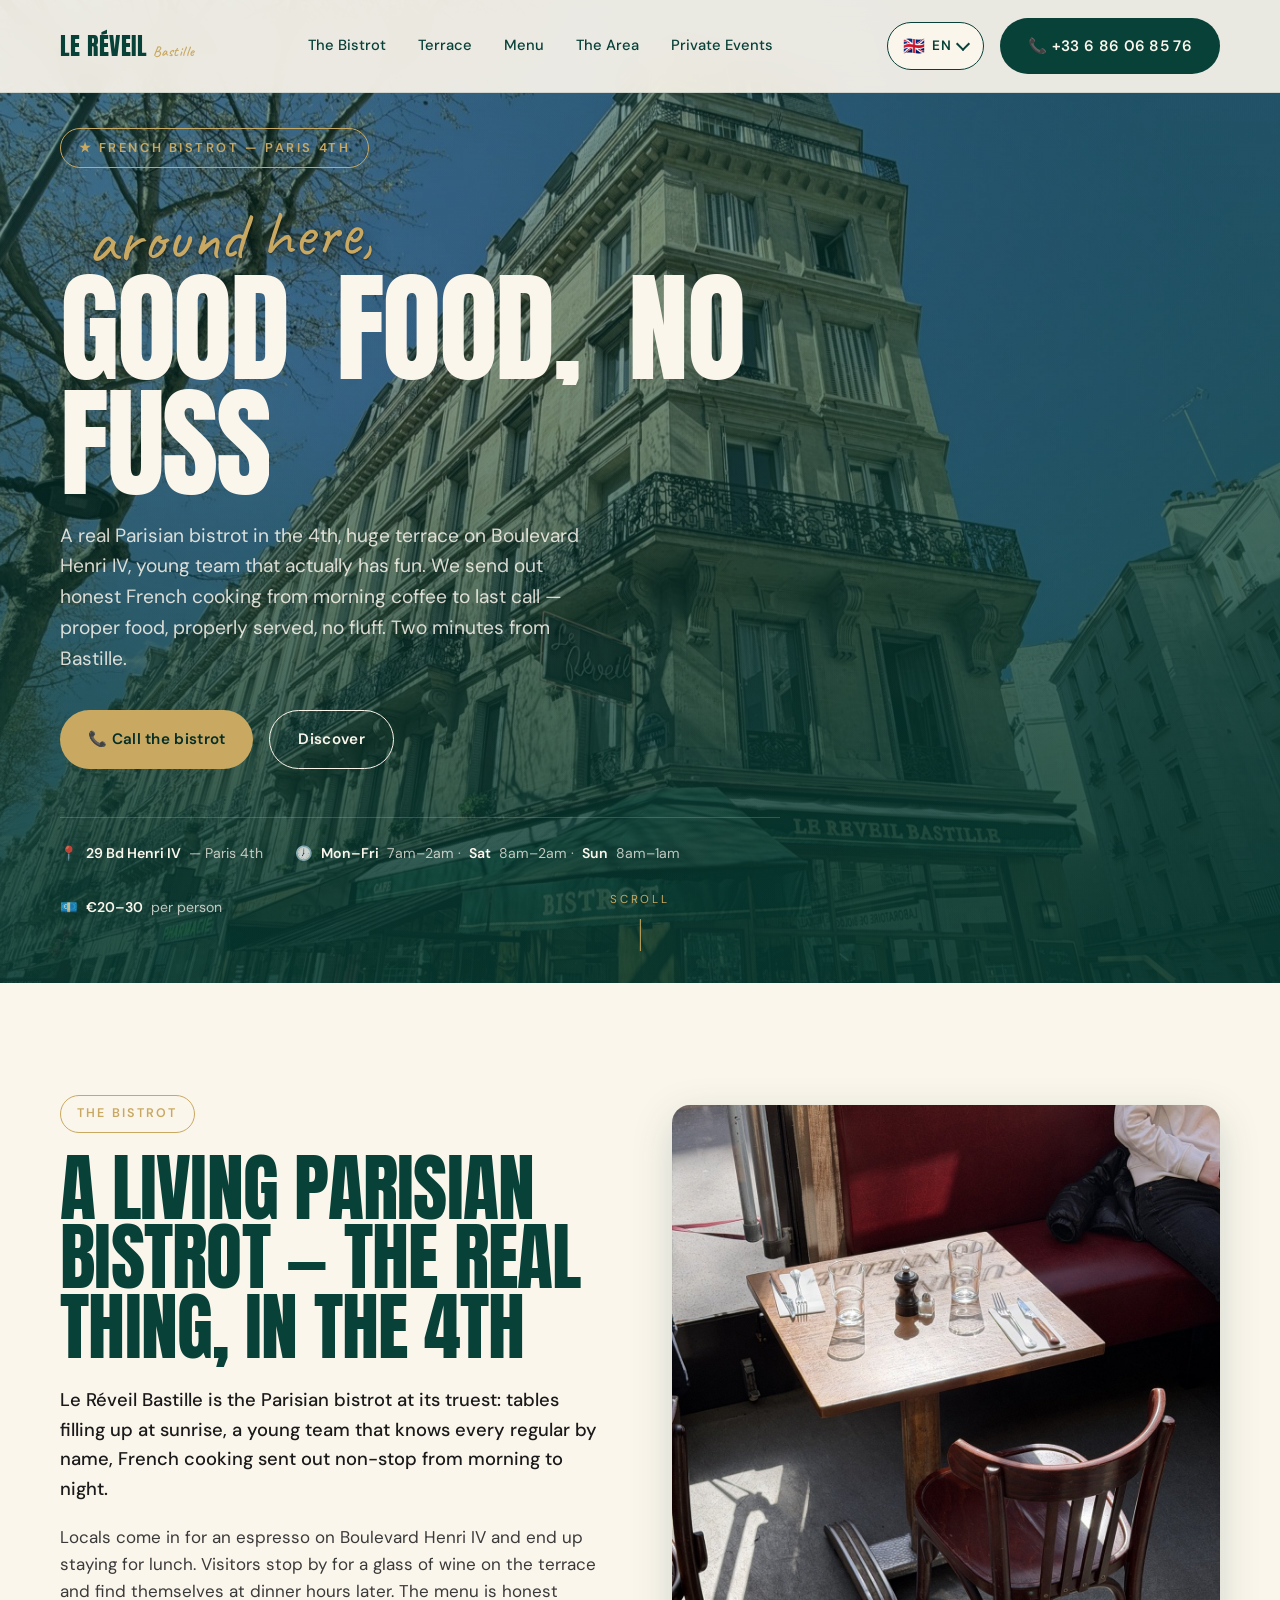
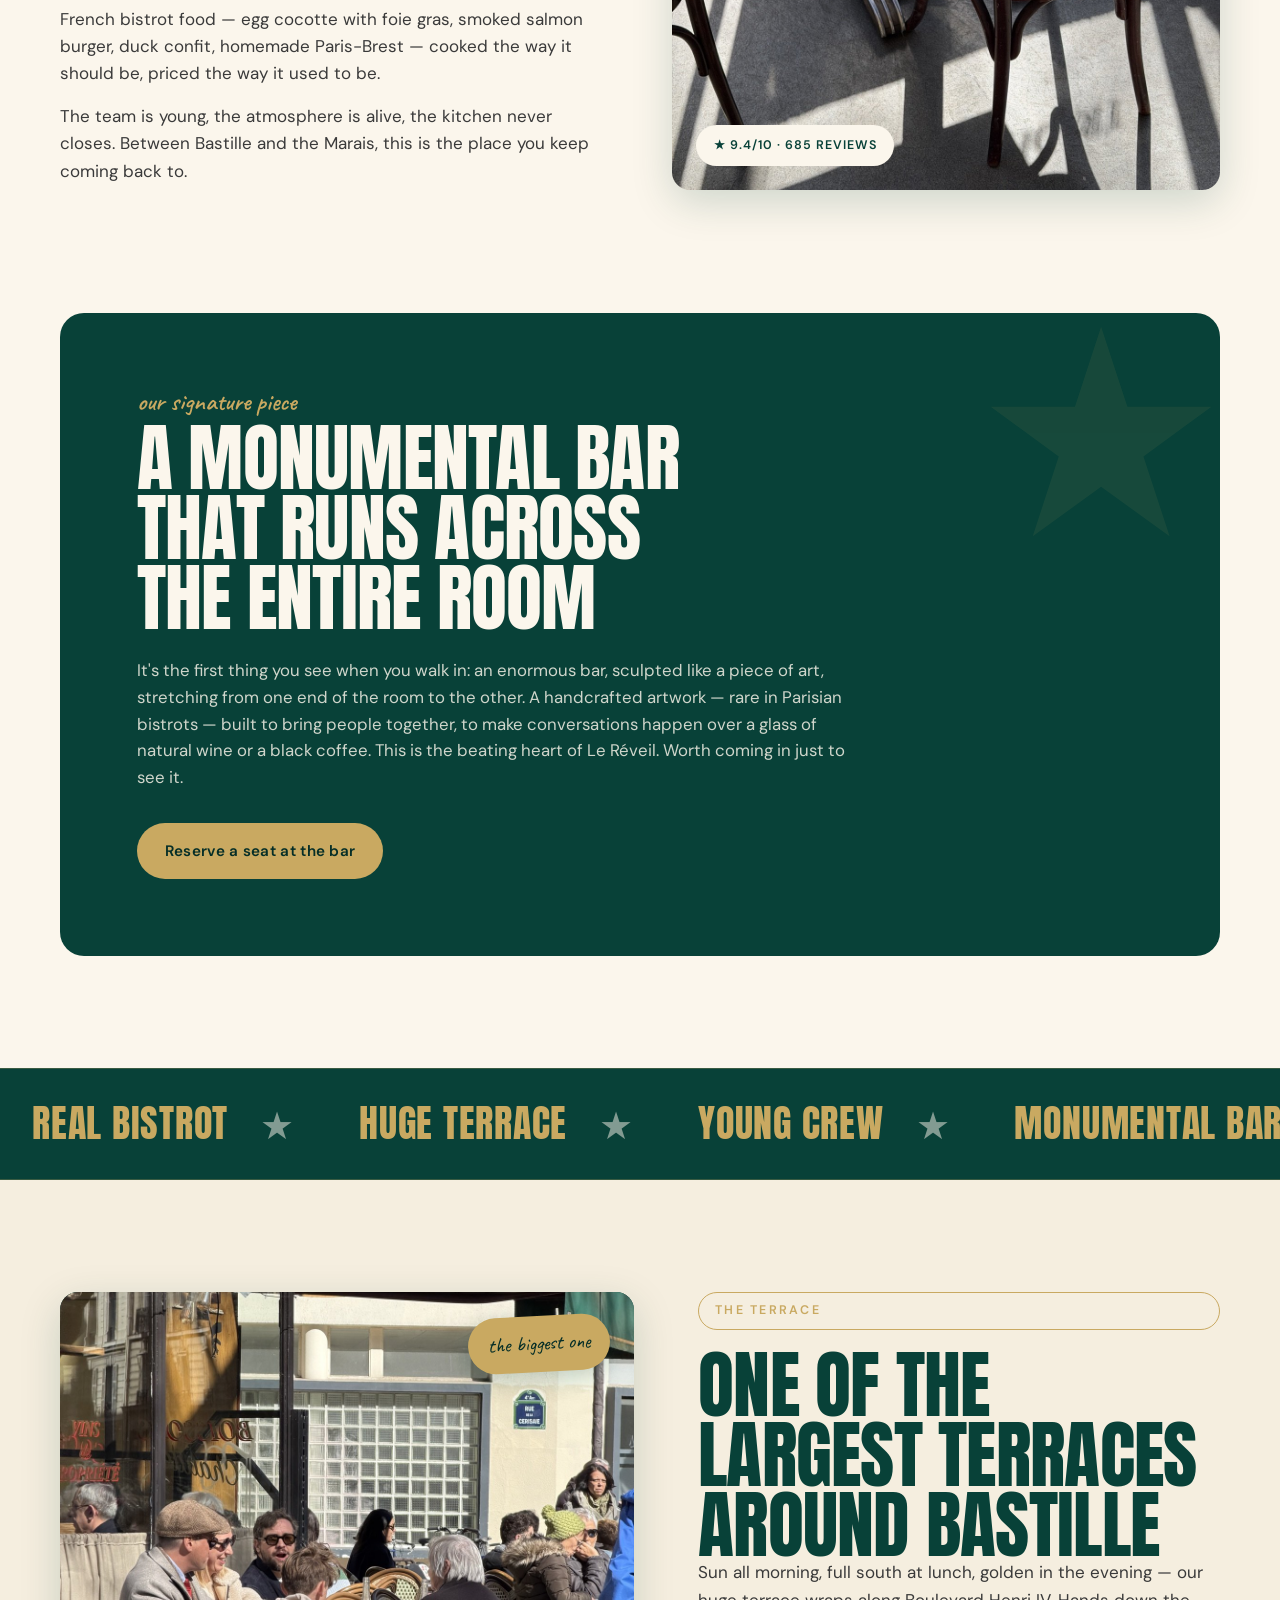
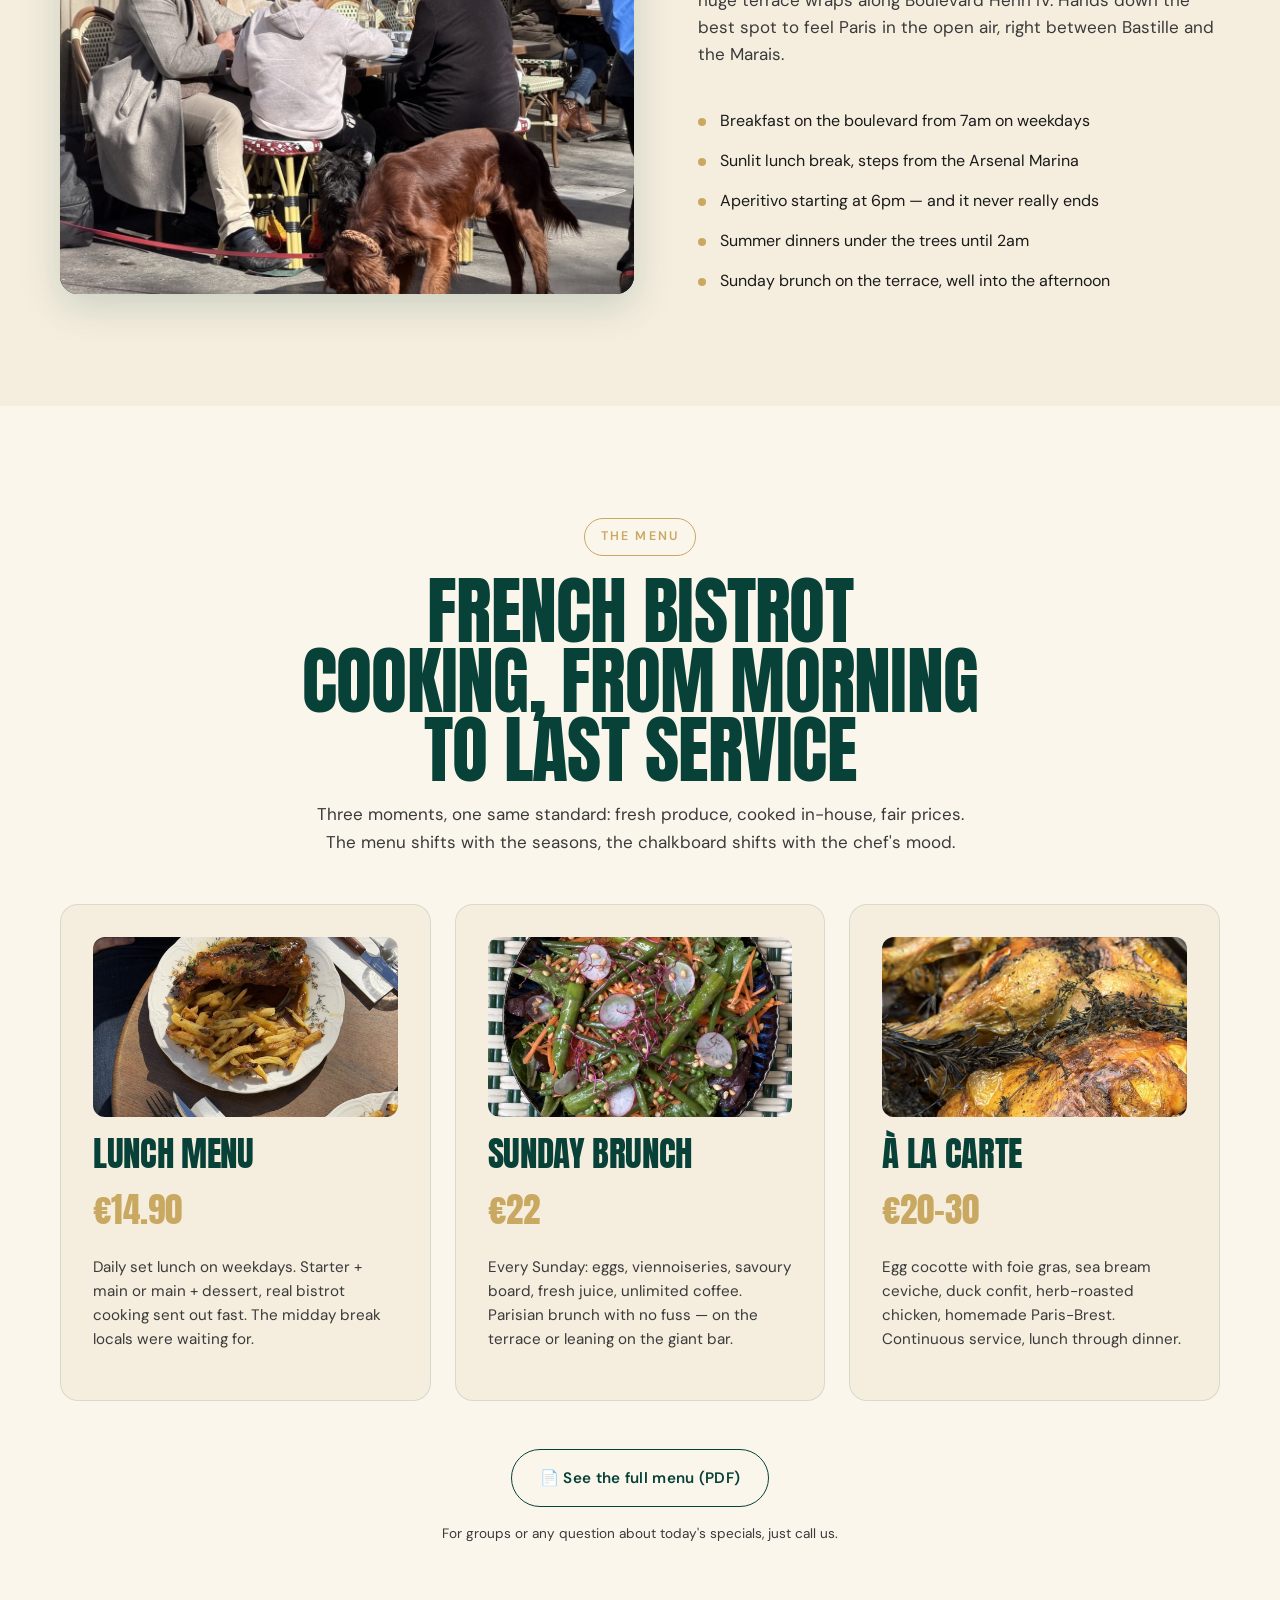
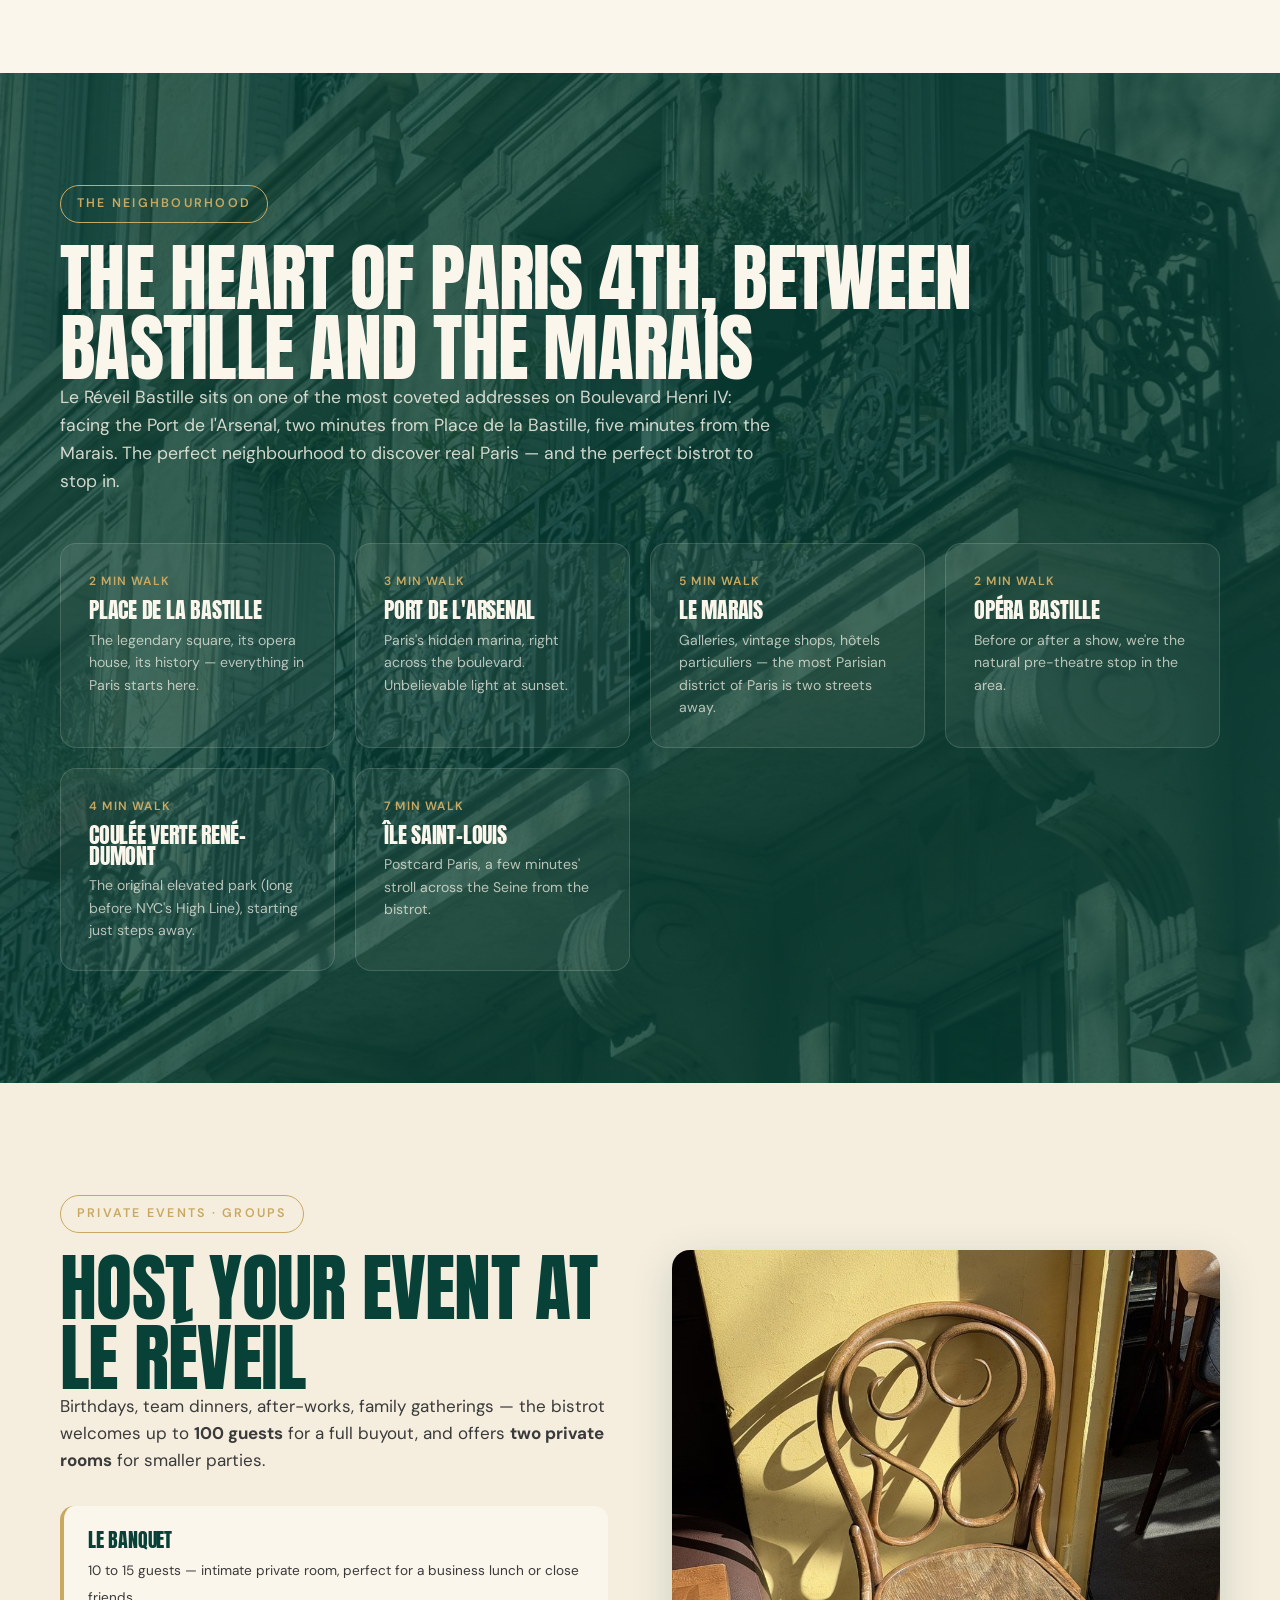
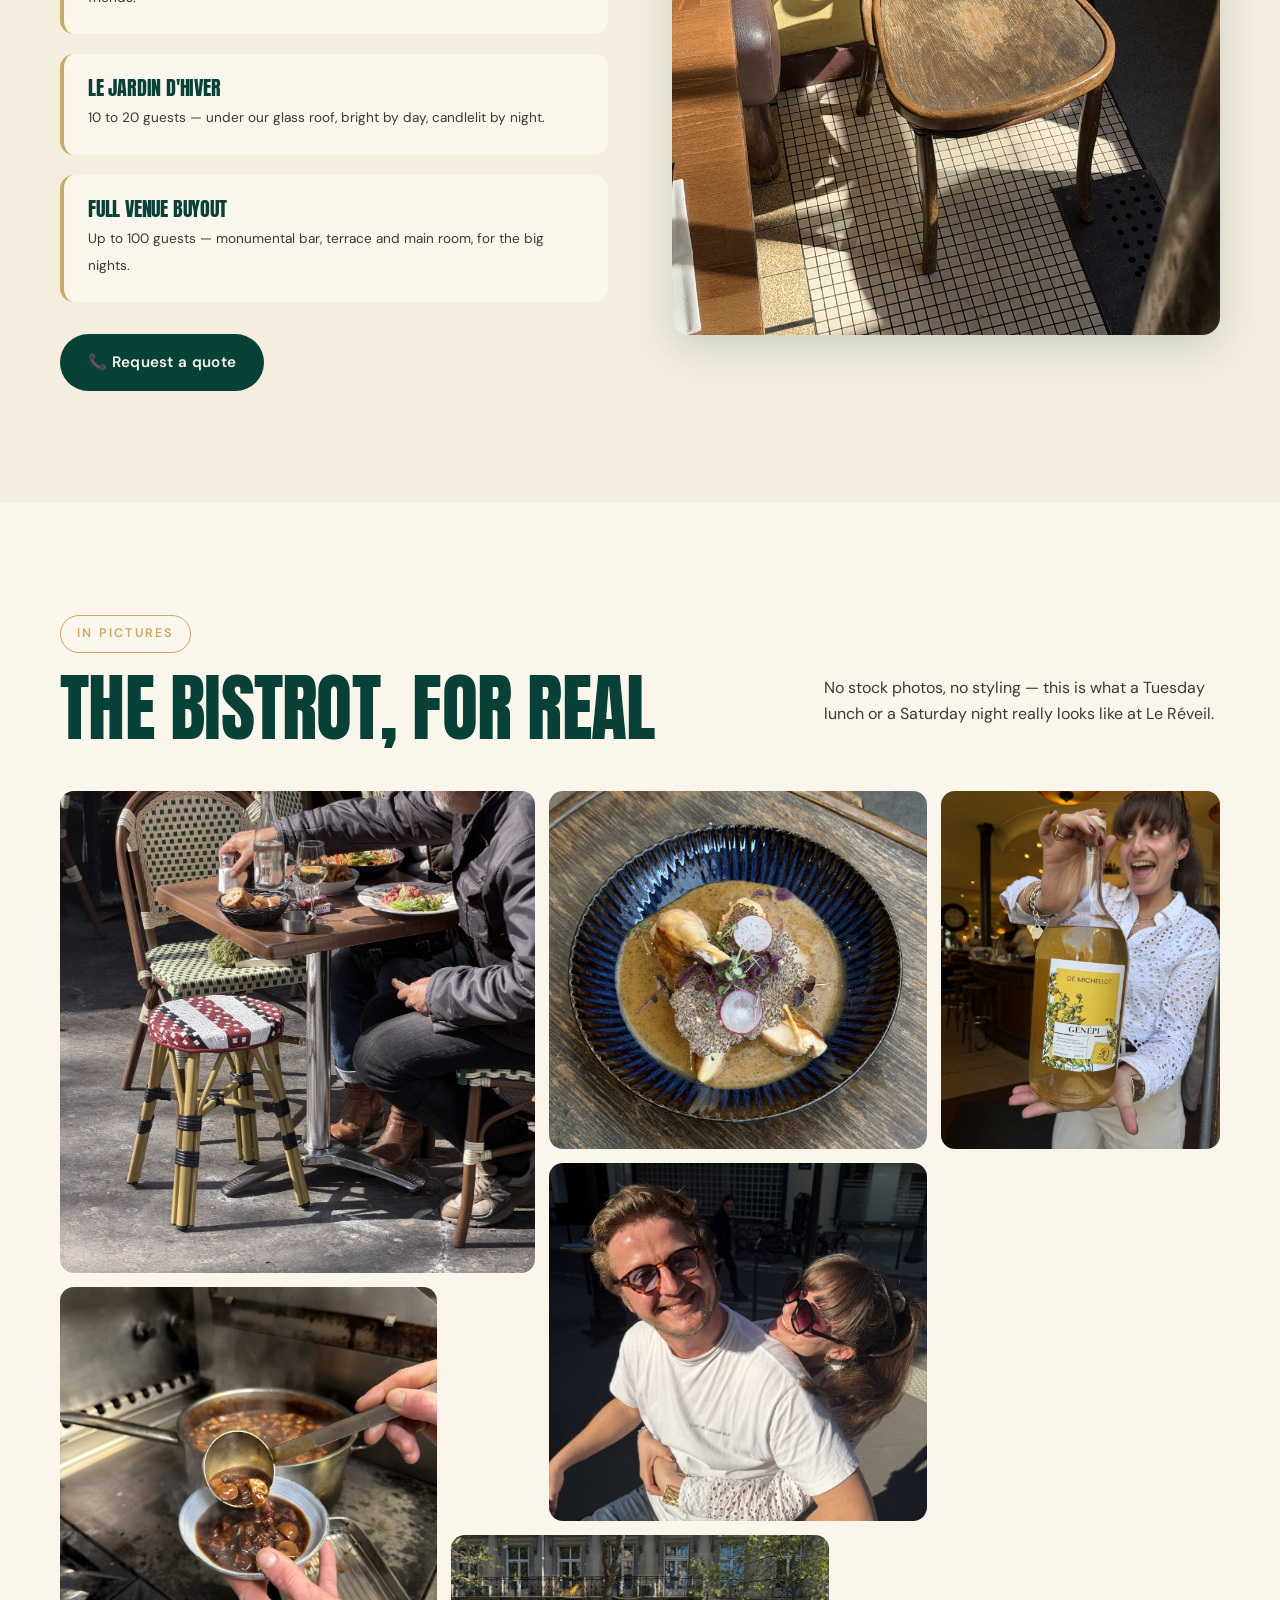
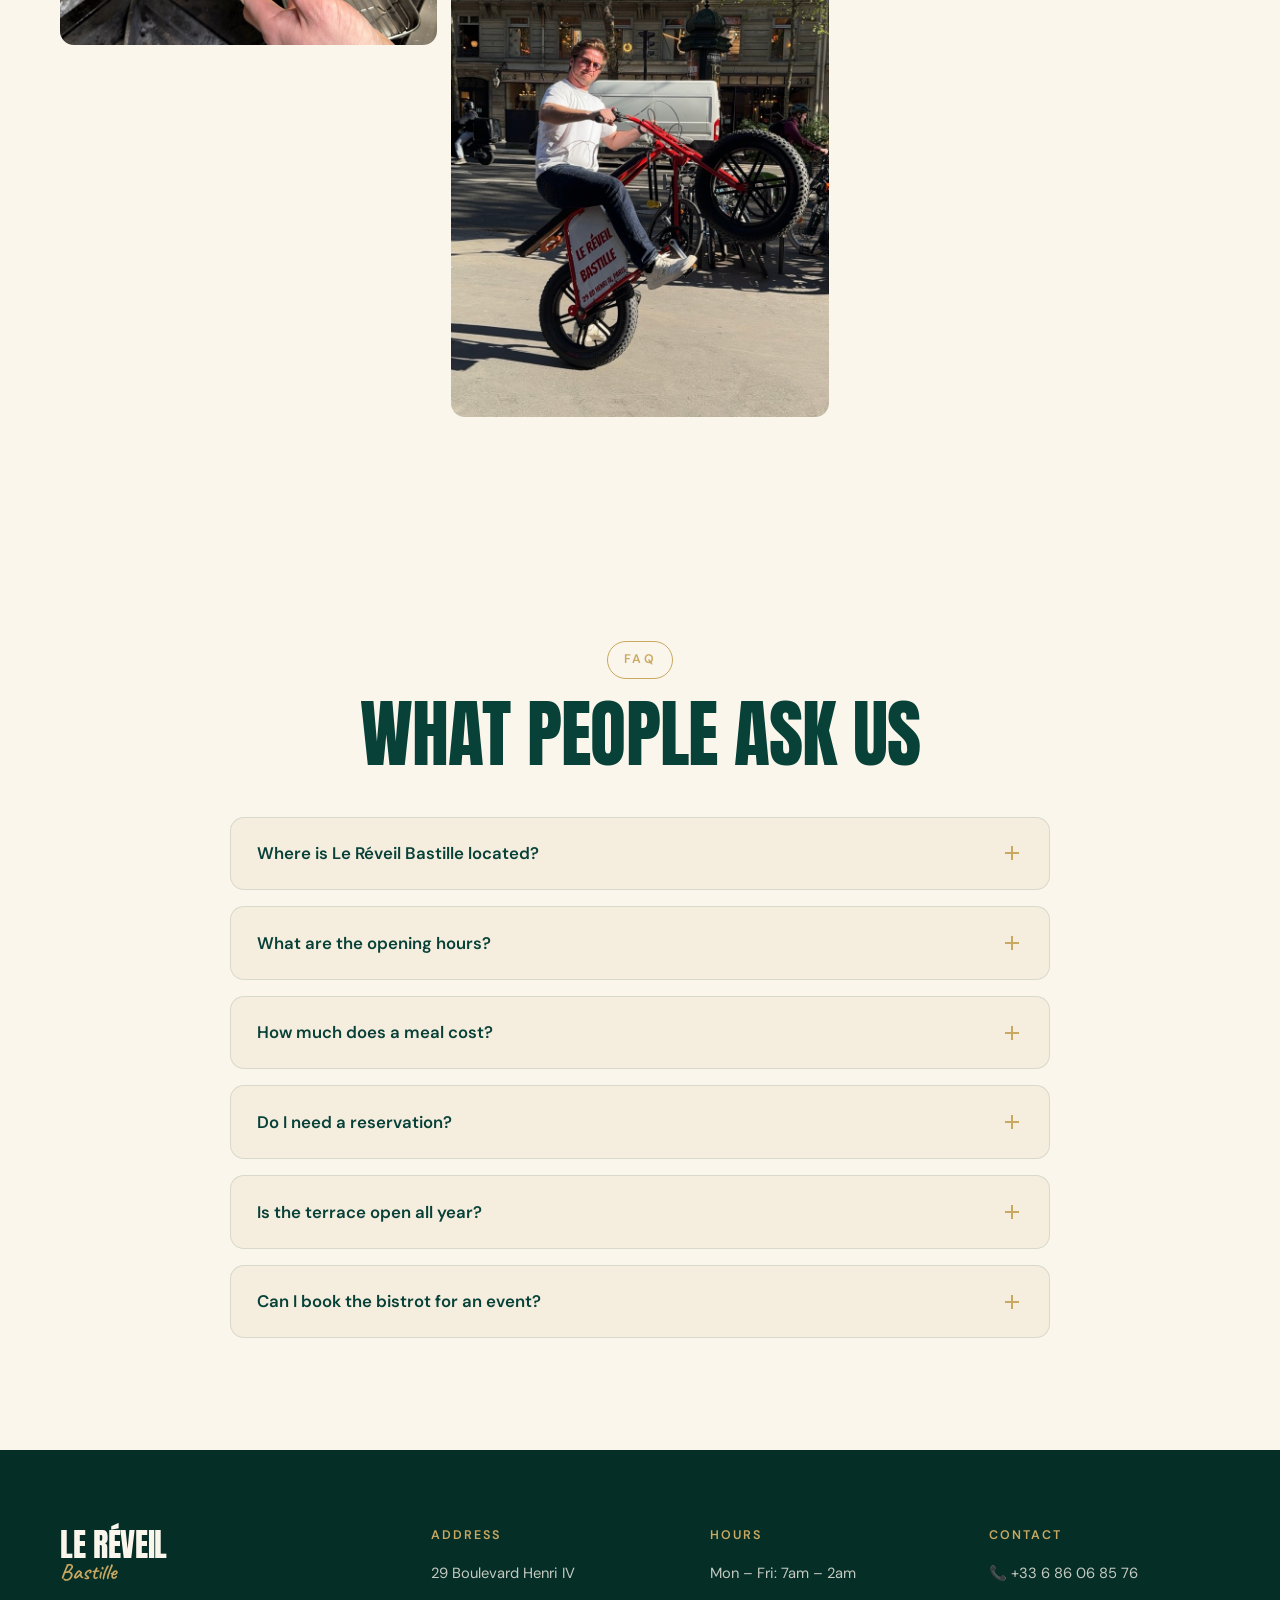
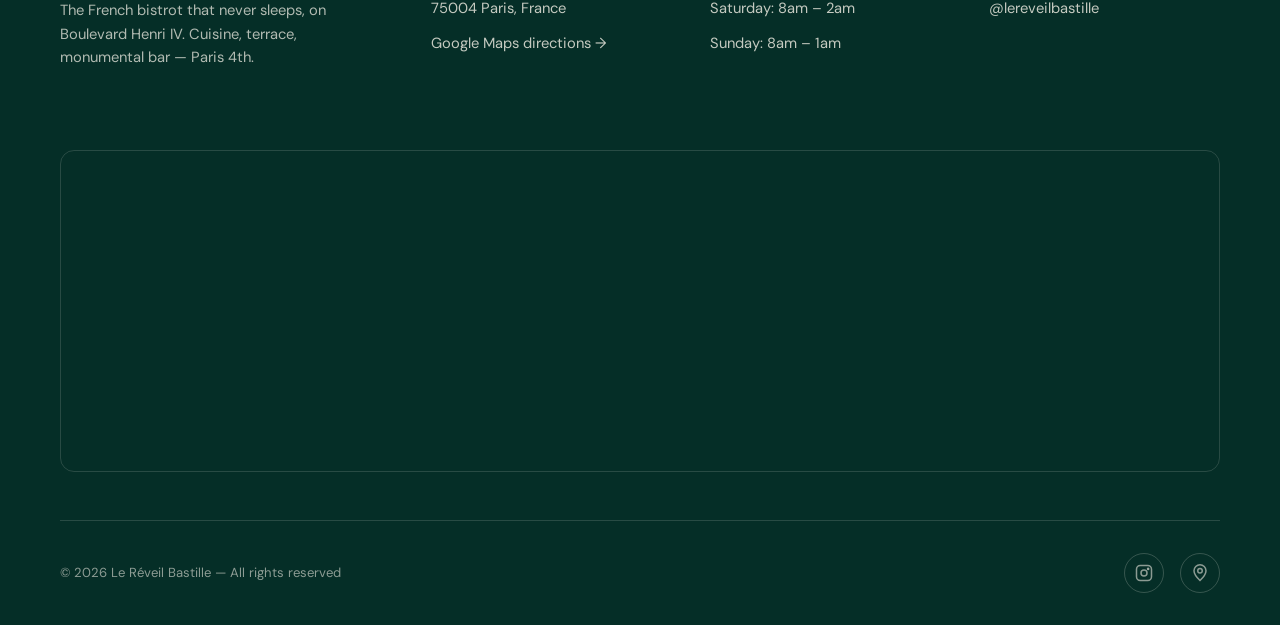
==== commit d9c3cb0a: "fix: héro plus visible, script-accent lisible, maps pointe bon endroit - hero-bg : brightness 0.65 →" ====
--- a/en/index.html
+++ b/en/index.html
@@ -523,7 +523,7 @@
 
       <div class="footer-map">
         <iframe
-          src="https://www.google.com/maps/embed?pb=!1m18!1m12!1m3!1d2624.5793!2d2.3624818!3d48.8521195!2m3!1f0!2f0!3f0!3m2!1i1024!2i768!4f13.1!3m3!1m2!1s0x0%3A0x0!2zNDjCsDUxJzA3LjYiTiAywrAyMScxNC4yIkU!5e0!3m2!1sen!2sus!4v1700000000000"
+          src="https://maps.google.com/maps?q=Le+Reveil+Bastille,+29+Boulevard+Henri+IV,+75004+Paris&hl=en&z=17&output=embed"
           loading="lazy"
           allowfullscreen=""
           referrerpolicy="no-referrer-when-downgrade"
--- a/style.css
+++ b/style.css
@@ -294,15 +294,15 @@
   object-position: center 35%;
   transform: translateY(0) scale(1.05);
   will-change: transform;
-  filter: brightness(0.65) saturate(1.05);
+  filter: brightness(0.92) saturate(1.08);
 }
 .hero::after {
   content: "";
   position: absolute;
   inset: 0;
   background:
-    radial-gradient(ellipse at 30% 40%, rgba(8,65,56,0.45) 0%, rgba(8,65,56,0.85) 65%),
-    linear-gradient(180deg, rgba(8,65,56,0.35) 0%, rgba(5,46,39,0.92) 100%);
+    radial-gradient(ellipse at 30% 40%, rgba(8,65,56,0.18) 0%, rgba(8,65,56,0.55) 70%),
+    linear-gradient(180deg, rgba(8,65,56,0.10) 0%, rgba(5,46,39,0.72) 100%);
   z-index: 1;
 }
 .hero-inner {
@@ -330,13 +330,14 @@
 .hero h1 .script-accent {
   display: block;
   font-family: var(--font-script);
-  font-size: 0.42em;
+  font-size: 0.55em;
   color: var(--brass);
   text-transform: none;
   letter-spacing: 0;
-  margin-bottom: -0.35em;
+  margin-bottom: 0.15em;
   margin-left: 0.4em;
   transform: rotate(-2deg);
+  text-shadow: 0 2px 18px rgba(0,0,0,0.55), 0 1px 2px rgba(0,0,0,0.4);
 }
 /* Mots du h1 — reveal stagger lettre par lettre */
 .hero h1 .word {
